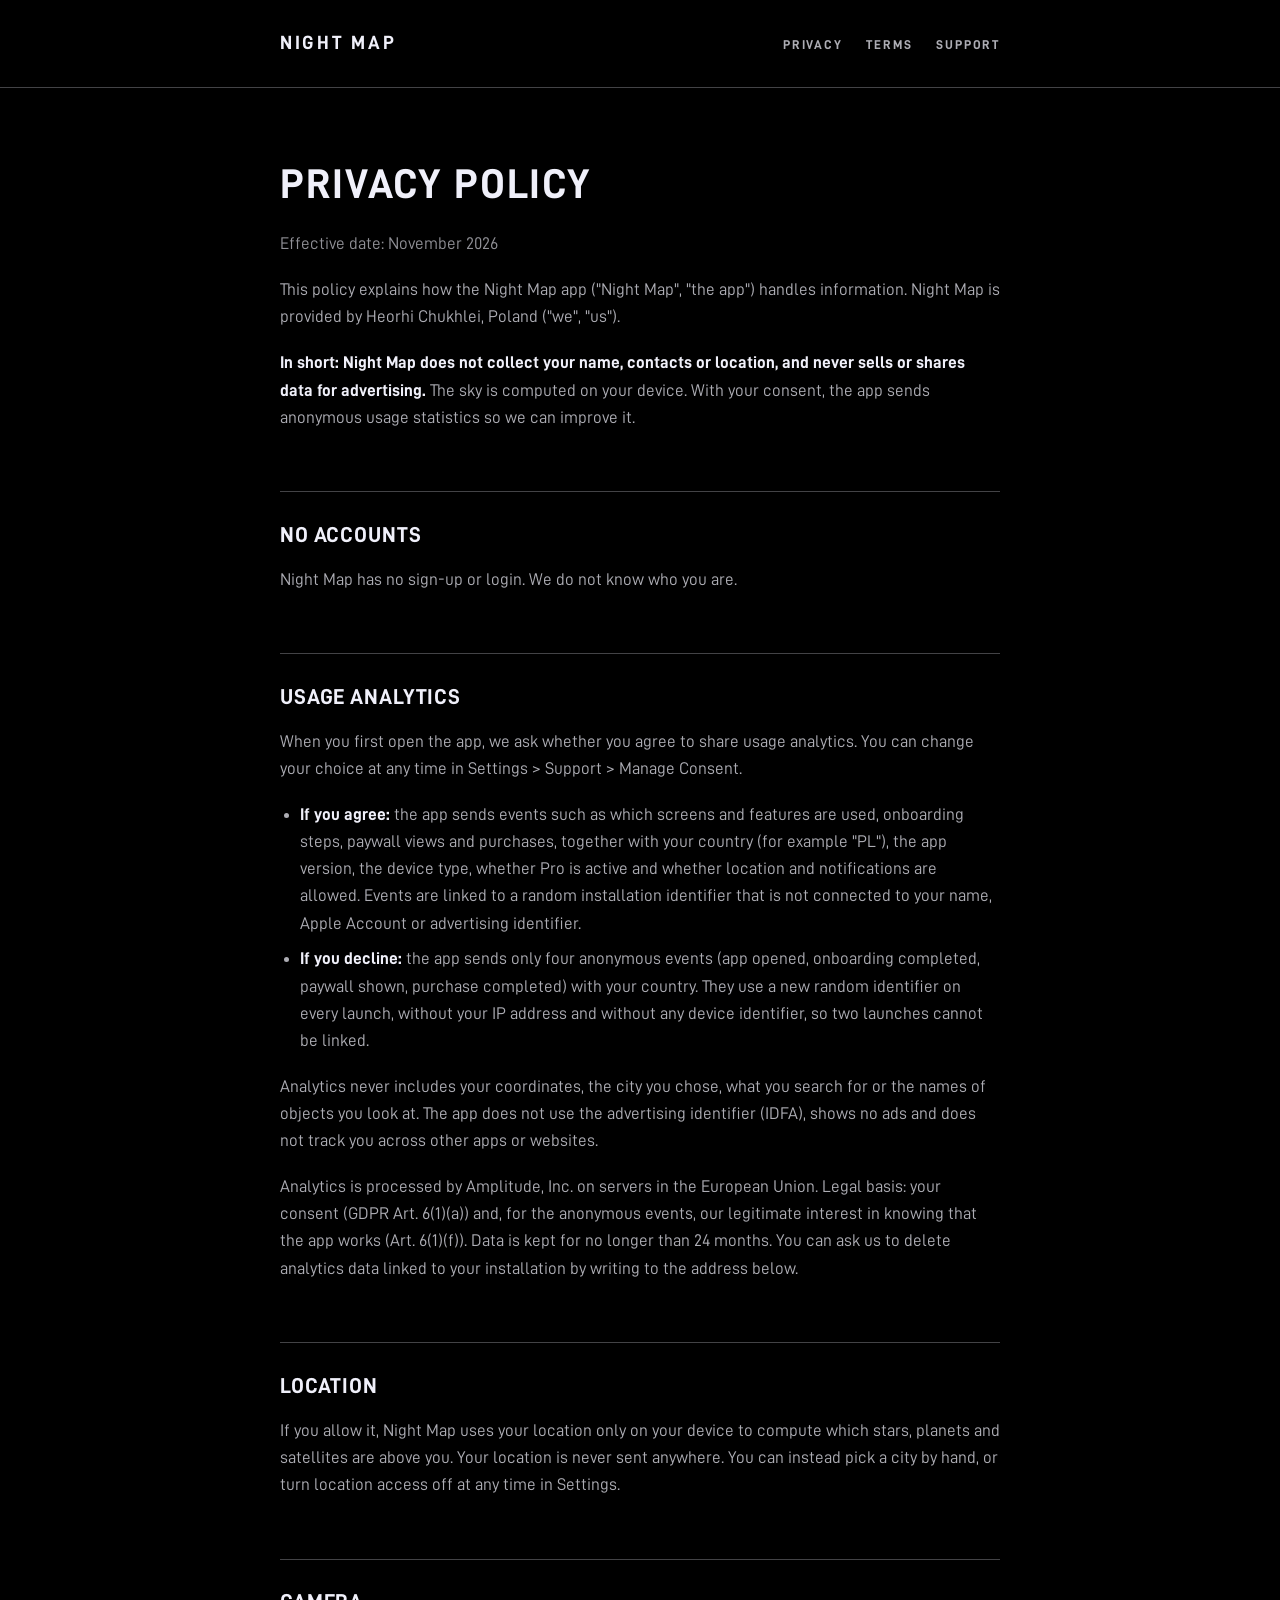
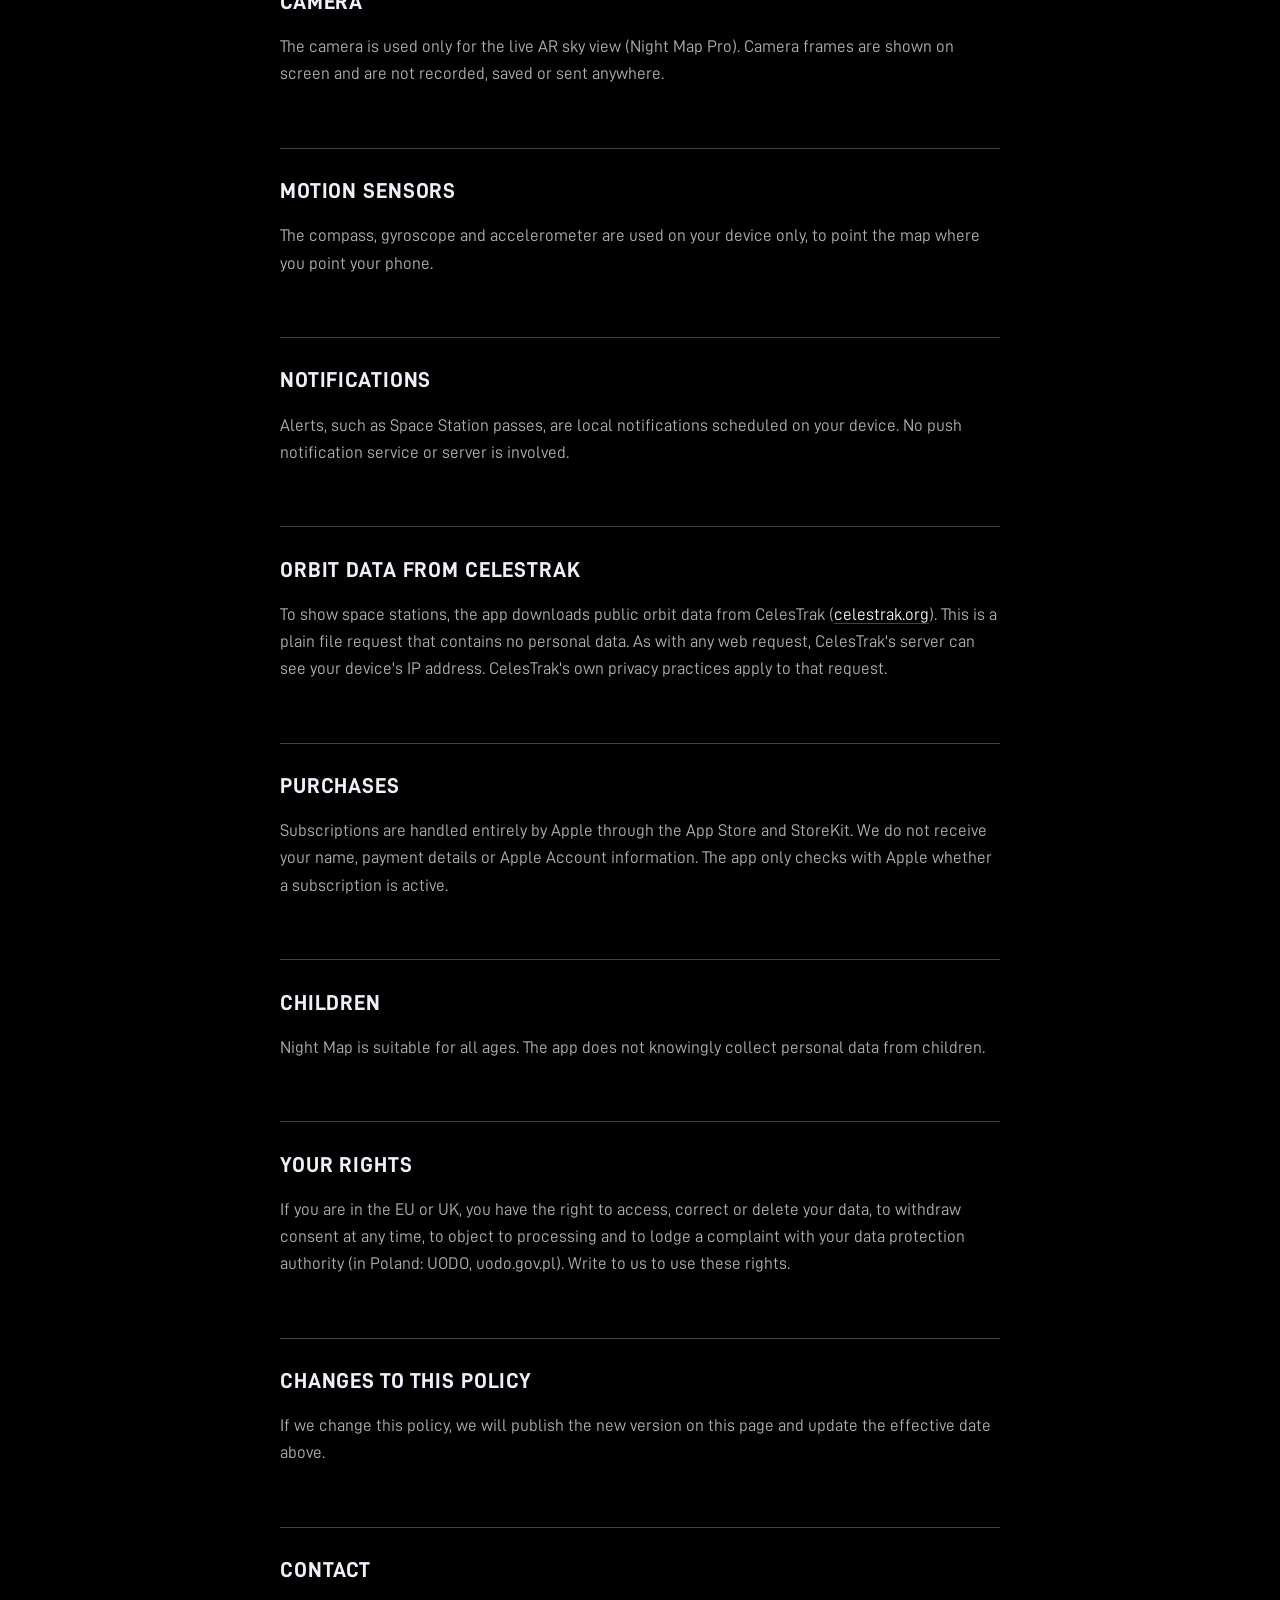
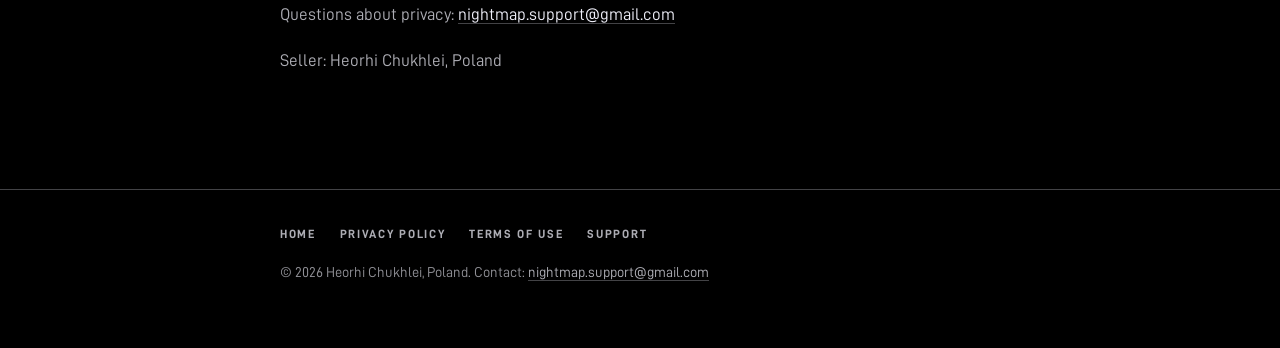
==== privacy.html @ 4e604490 "Add files via upload" ====
<!doctype html>
<html lang="en">
<head>
<meta charset="utf-8">
<meta name="viewport" content="width=device-width, initial-scale=1">
<title>Night Map — Privacy Policy</title>
<meta name="description" content="How Night Map handles your data: it does not collect any.">
<link rel="stylesheet" href="style.css">
</head>
<body>
<header class="site">
  <div class="wrap">
    <a class="brand" href="index.html">Night Map</a>
    <nav><a href="privacy.html">Privacy</a><a href="terms.html">Terms</a><a href="support.html">Support</a></nav>
  </div>
</header>
<main>
<div class="wrap">
<h1>Privacy Policy</h1>
<p class="muted">Effective date: November 2026</p>

<p>This policy explains how the Night Map app ("Night Map", "the app") handles information. Night Map is provided by Heorhi Chukhlei, Poland ("we", "us").</p>

<p><strong>In short: Night Map does not collect your name, contacts or location, and never sells or shares data for advertising.</strong> The sky is computed on your device. With your consent, the app sends anonymous usage statistics so we can improve it.</p>

<h2>No accounts</h2>
<p>Night Map has no sign-up or login. We do not know who you are.</p>

<h2>Usage analytics</h2>
<p>When you first open the app, we ask whether you agree to share usage analytics. You can change your choice at any time in Settings &gt; Support &gt; Manage Consent.</p>
<ul>
  <li><strong>If you agree:</strong> the app sends events such as which screens and features are used, onboarding steps, paywall views and purchases, together with your country (for example "PL"), the app version, the device type, whether Pro is active and whether location and notifications are allowed. Events are linked to a random installation identifier that is not connected to your name, Apple Account or advertising identifier.</li>
  <li><strong>If you decline:</strong> the app sends only four anonymous events (app opened, onboarding completed, paywall shown, purchase completed) with your country. They use a new random identifier on every launch, without your IP address and without any device identifier, so two launches cannot be linked.</li>
</ul>
<p>Analytics never includes your coordinates, the city you chose, what you search for or the names of objects you look at. The app does not use the advertising identifier (IDFA), shows no ads and does not track you across other apps or websites.</p>
<p>Analytics is processed by Amplitude, Inc. on servers in the European Union. Legal basis: your consent (GDPR Art. 6(1)(a)) and, for the anonymous events, our legitimate interest in knowing that the app works (Art. 6(1)(f)). Data is kept for no longer than 24 months. You can ask us to delete analytics data linked to your installation by writing to the address below.</p>

<h2>Location</h2>
<p>If you allow it, Night Map uses your location only on your device to compute which stars, planets and satellites are above you. Your location is never sent anywhere. You can instead pick a city by hand, or turn location access off at any time in Settings.</p>

<h2>Camera</h2>
<p>The camera is used only for the live AR sky view (Night Map Pro). Camera frames are shown on screen and are not recorded, saved or sent anywhere.</p>

<h2>Motion sensors</h2>
<p>The compass, gyroscope and accelerometer are used on your device only, to point the map where you point your phone.</p>

<h2>Notifications</h2>
<p>Alerts, such as Space Station passes, are local notifications scheduled on your device. No push notification service or server is involved.</p>

<h2>Orbit data from CelesTrak</h2>
<p>To show space stations, the app downloads public orbit data from CelesTrak (<a href="https://celestrak.org">celestrak.org</a>). This is a plain file request that contains no personal data. As with any web request, CelesTrak's server can see your device's IP address. CelesTrak's own privacy practices apply to that request.</p>

<h2>Purchases</h2>
<p>Subscriptions are handled entirely by Apple through the App Store and StoreKit. We do not receive your name, payment details or Apple Account information. The app only checks with Apple whether a subscription is active.</p>

<h2>Children</h2>
<p>Night Map is suitable for all ages. The app does not knowingly collect personal data from children.</p>

<h2>Your rights</h2>
<p>If you are in the EU or UK, you have the right to access, correct or delete your data, to withdraw consent at any time, to object to processing and to lodge a complaint with your data protection authority (in Poland: UODO, uodo.gov.pl). Write to us to use these rights.</p>

<h2>Changes to this policy</h2>
<p>If we change this policy, we will publish the new version on this page and update the effective date above.</p>

<h2>Contact</h2>
<p>Questions about privacy: <a href="mailto:nightmap.support@gmail.com">nightmap.support@gmail.com</a></p>
<p>Seller: Heorhi Chukhlei, Poland</p>
</div>
</main>
<footer class="site">
  <div class="wrap">
    <p><a href="index.html">Home</a><a href="privacy.html">Privacy Policy</a><a href="terms.html">Terms of Use</a><a href="support.html">Support</a></p>
    <p>&copy; 2026 Heorhi Chukhlei, Poland. Contact: <a href="mailto:nightmap.support@gmail.com">nightmap.support@gmail.com</a></p>
  </div>
</footer>
</body>
</html>
---- style.css ----
@font-face {
  font-family: "D-DIN";
  src: url("D-DIN.otf") format("opentype");
  font-weight: 400;
  font-style: normal;
  font-display: swap;
}
@font-face {
  font-family: "D-DIN";
  src: url("D-DIN-Bold.otf") format("opentype");
  font-weight: 700;
  font-style: normal;
  font-display: swap;
}

:root {
  --bg: #000000;
  --ink: #F0F0FA;
  --text-2: rgba(240, 240, 250, 0.72);
  --text-3: rgba(240, 240, 250, 0.6);
  --line: rgba(240, 240, 250, 0.28);
  --faint: rgba(240, 240, 250, 0.25);
  color-scheme: dark;
}

* { box-sizing: border-box; }

html { background: var(--bg); }

body {
  margin: 0;
  min-height: 100vh;
  background: var(--bg);
  color: var(--ink);
  font-family: "D-DIN", "Helvetica Neue", Arial, sans-serif;
  font-weight: 400;
  font-size: 17px;
  line-height: 1.6;
  -webkit-font-smoothing: antialiased;
  text-rendering: optimizeLegibility;
}

h1, h2, h3, .brand, nav a, .label, .button, .soon, footer.site a {
  font-weight: 700;
  text-transform: uppercase;
}

h1, h2, h3 { line-height: 1.2; letter-spacing: 0.04em; color: var(--ink); }

h1 { font-size: 2.6rem; margin: 0 0 0.5em; }
h2 { font-size: 1.35rem; margin: 2.8em 0 0.8em; padding-top: 1.4em; border-top: 1px solid var(--line); }
h3 { font-size: 1.05rem; margin: 1.8em 0 0.5em; }

p, ul { margin: 0 0 1.1em; color: var(--text-2); }
ul { padding-left: 1.2em; }
li { margin-bottom: 0.5em; }
strong { color: var(--ink); font-weight: 700; }

a { color: var(--ink); text-decoration: underline; text-decoration-color: var(--line); text-underline-offset: 3px; }
a:hover, a:focus { text-decoration-color: var(--ink); }
a:focus-visible { outline: 1px solid var(--ink); outline-offset: 3px; }

.wrap { max-width: 760px; margin: 0 auto; padding: 0 20px; }

header.site { padding: 28px 0; border-bottom: 1px solid var(--line); }
header.site .wrap { display: flex; align-items: center; justify-content: space-between; gap: 16px; flex-wrap: wrap; }
.brand { font-size: 1.2rem; letter-spacing: 0.14em; color: var(--ink); text-decoration: none; }
nav a {
  margin-left: 24px;
  font-size: 0.8rem;
  letter-spacing: 0.14em;
  color: var(--text-2);
  text-decoration: none;
}
nav a:hover, nav a:focus { color: var(--ink); }
nav a:first-child { margin-left: 0; }

main { padding: 72px 0 96px; }

.hero { padding: 48px 0 24px; }
.hero h1 { font-size: 4rem; letter-spacing: 0.04em; margin-bottom: 0.35em; }
.tagline { font-size: 1.25rem; color: var(--text-2); max-width: 32em; margin: 0 0 2em; }

.button, .soon {
  display: inline-block;
  padding: 14px 28px;
  border: 1px solid var(--ink);
  border-radius: 5px;
  font-size: 0.8rem;
  letter-spacing: 0.14em;
  line-height: 1.4;
  text-decoration: none;
}
/* The one filled button of a page. */
.button { background: var(--ink); color: #000000; }
.button:hover, .button:focus { opacity: 0.85; }
.soon { background: transparent; color: var(--ink); border-color: rgba(240, 240, 250, 0.5); }

.cards { display: grid; grid-template-columns: 1fr 1fr; gap: 0; margin-top: 72px; border-top: 1px solid var(--line); border-bottom: 1px solid var(--line); }
.card { padding: 32px 28px 24px 0; }
.card + .card { padding: 32px 0 24px 28px; border-left: 1px solid var(--line); }
.card h2 { margin-top: 0; padding-top: 0; border-top: 0; font-size: 1.2rem; }
.label { color: var(--text-3); font-size: 0.75rem; letter-spacing: 0.14em; margin-bottom: 0.6em; }

.muted { color: var(--text-3); }
.small { font-size: 0.9rem; }

.faq h2 { font-size: 1.1rem; }

footer.site {
  border-top: 1px solid var(--line);
  padding: 32px 0 48px;
  font-size: 0.9rem;
}
footer.site p { color: var(--text-3); }
footer.site a { margin-right: 24px; font-size: 0.75rem; letter-spacing: 0.14em; text-decoration: none; color: var(--text-2); }
footer.site a:hover, footer.site a:focus { color: var(--ink); }
footer.site p + p a { text-transform: none; letter-spacing: 0; font-size: inherit; font-weight: 400; margin-right: 0; text-decoration: underline; text-decoration-color: var(--line); }

@media (max-width: 640px) {
  body { font-size: 16px; }
  h1 { font-size: 2rem; }
  .hero h1 { font-size: 2.8rem; }
  .cards { grid-template-columns: 1fr; }
  .card, .card + .card { padding: 28px 0 20px; border-left: 0; }
  .card + .card { border-top: 1px solid var(--line); }
  main { padding: 40px 0 64px; }
  nav a { margin-left: 16px; }
  footer.site a { display: inline-block; margin: 0 16px 8px 0; }
}
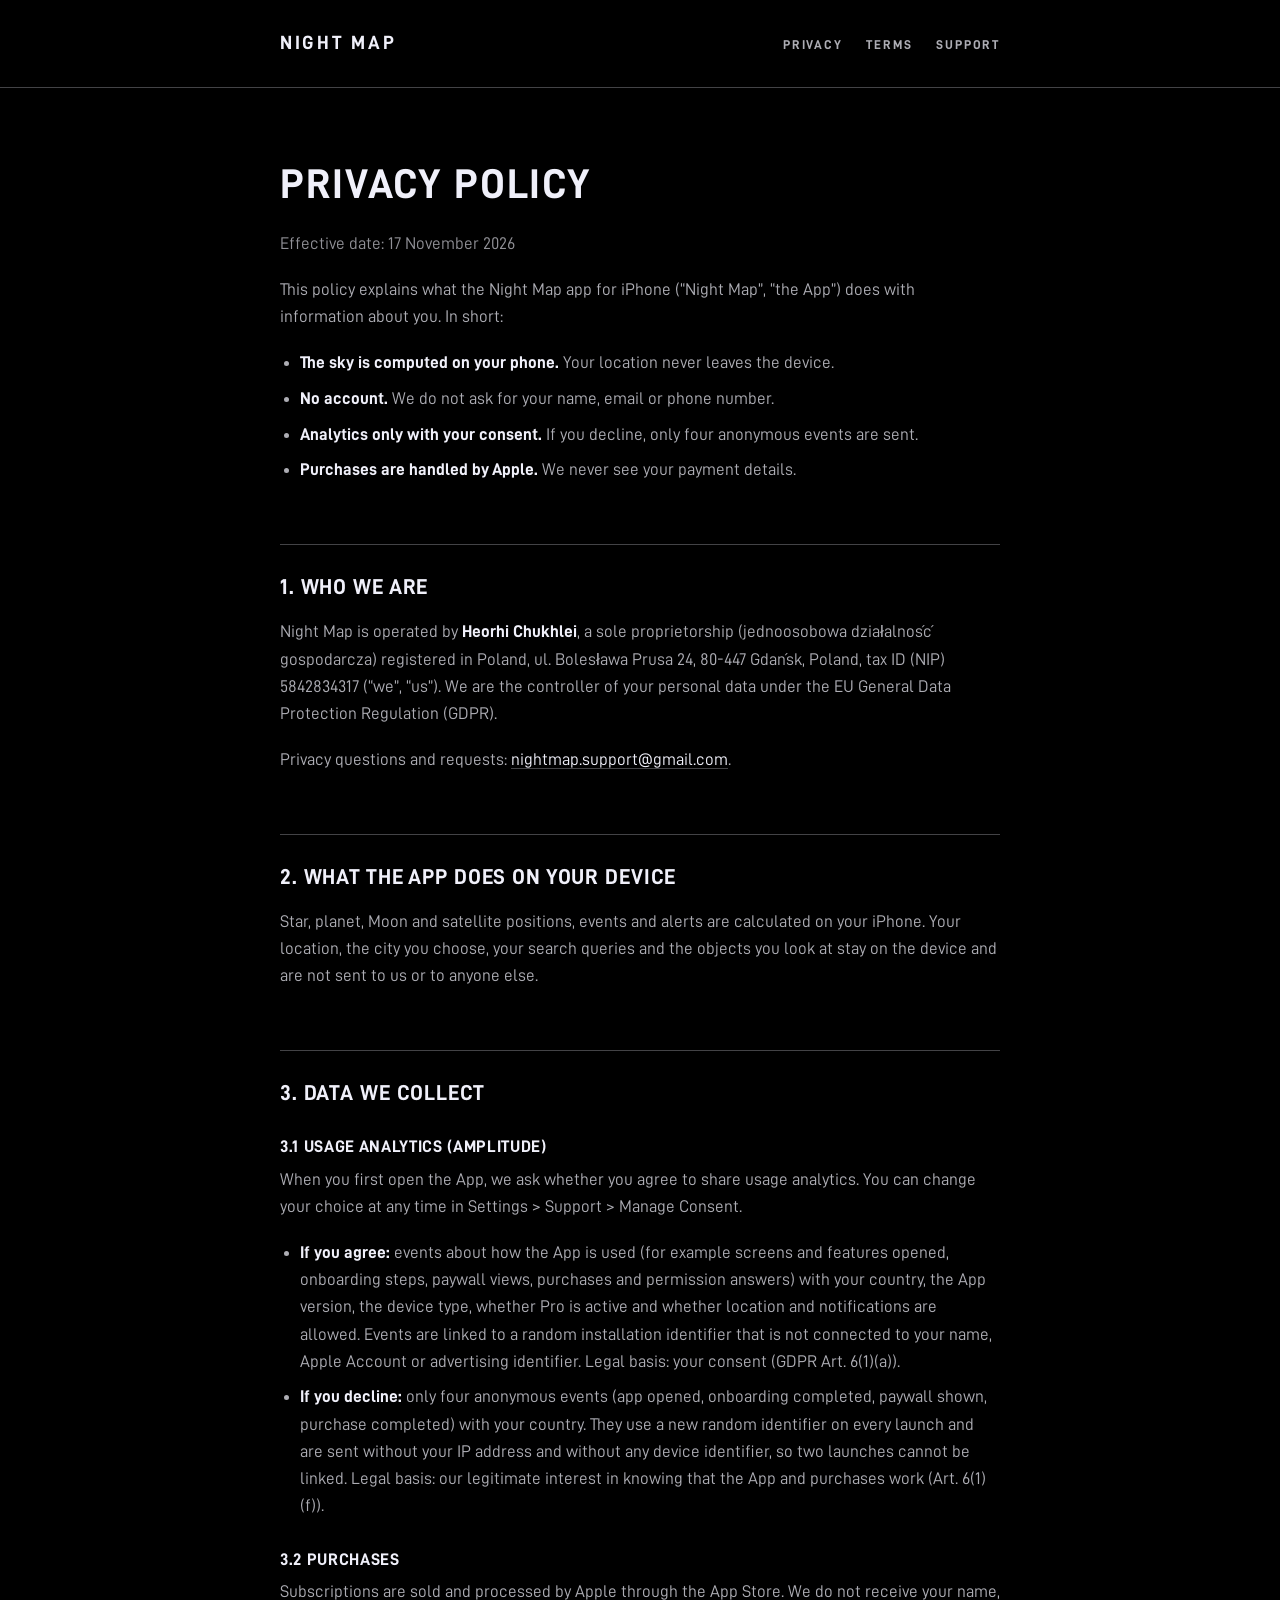
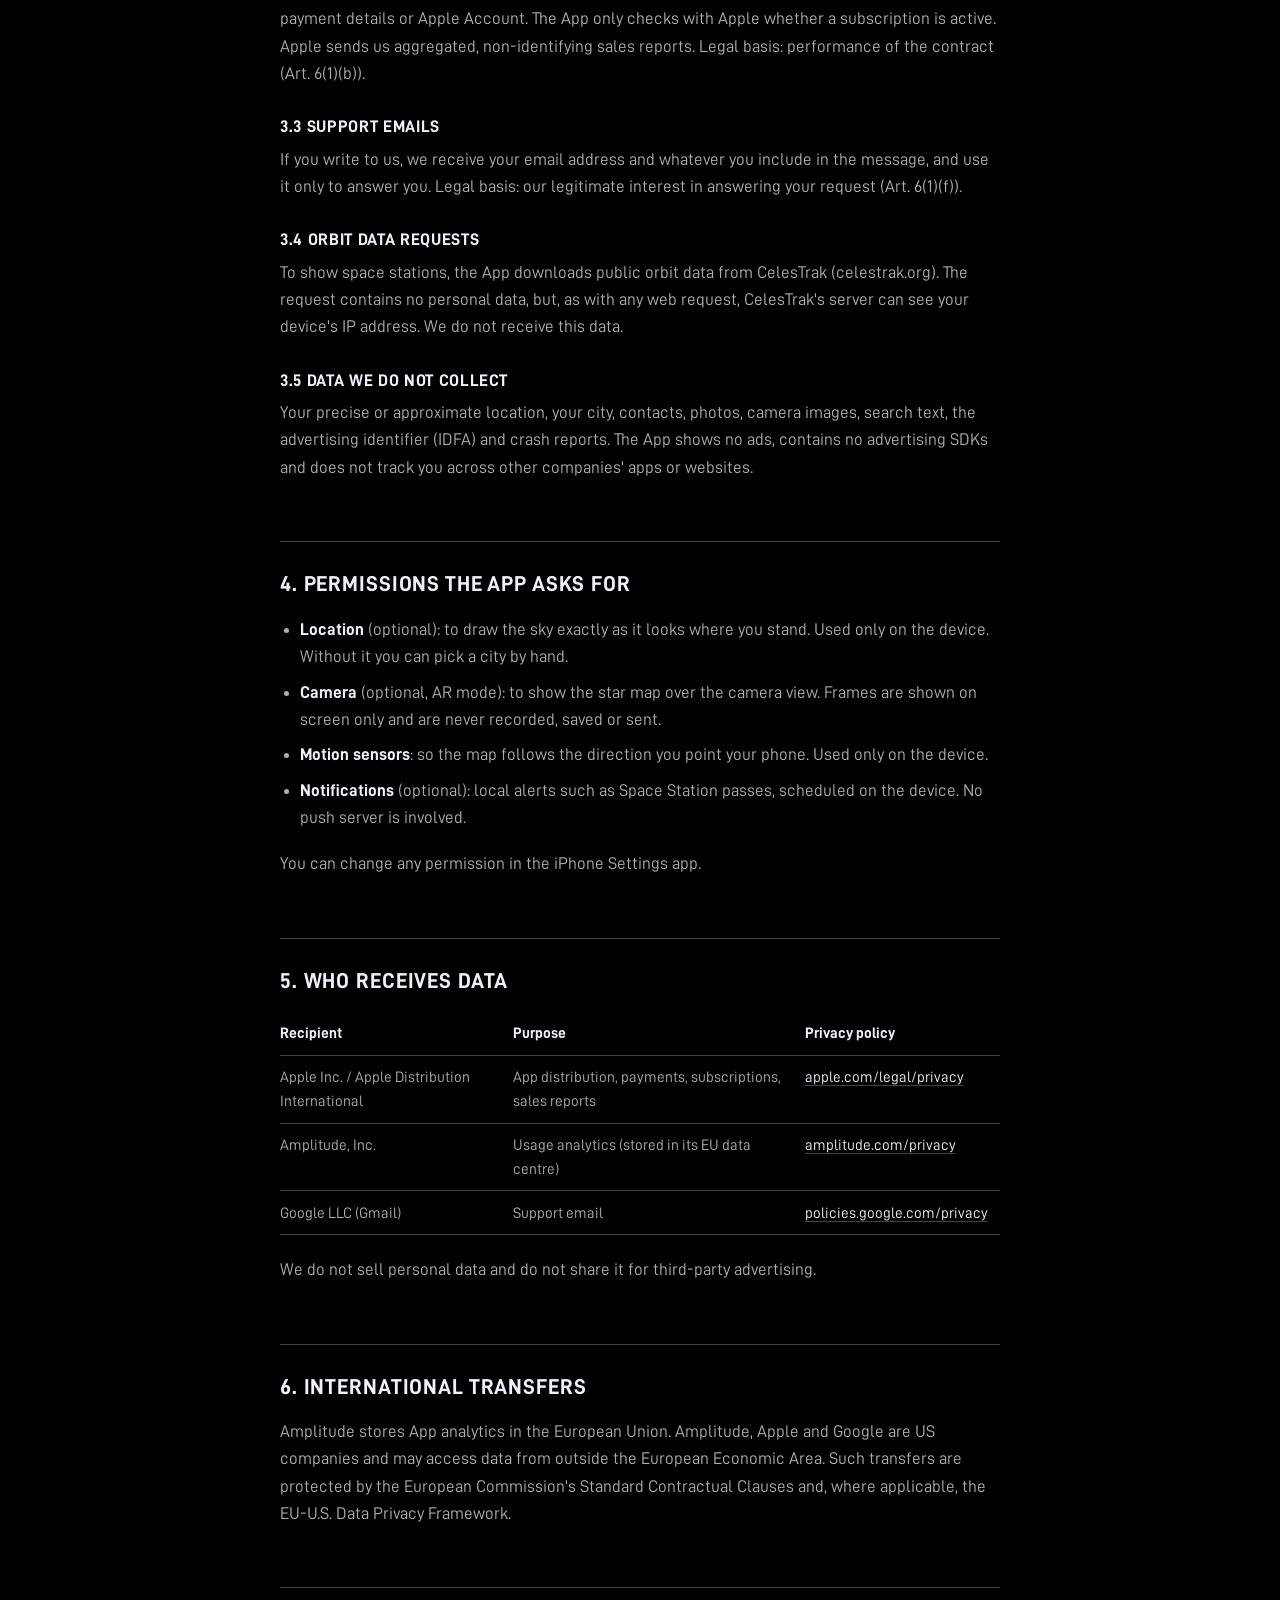
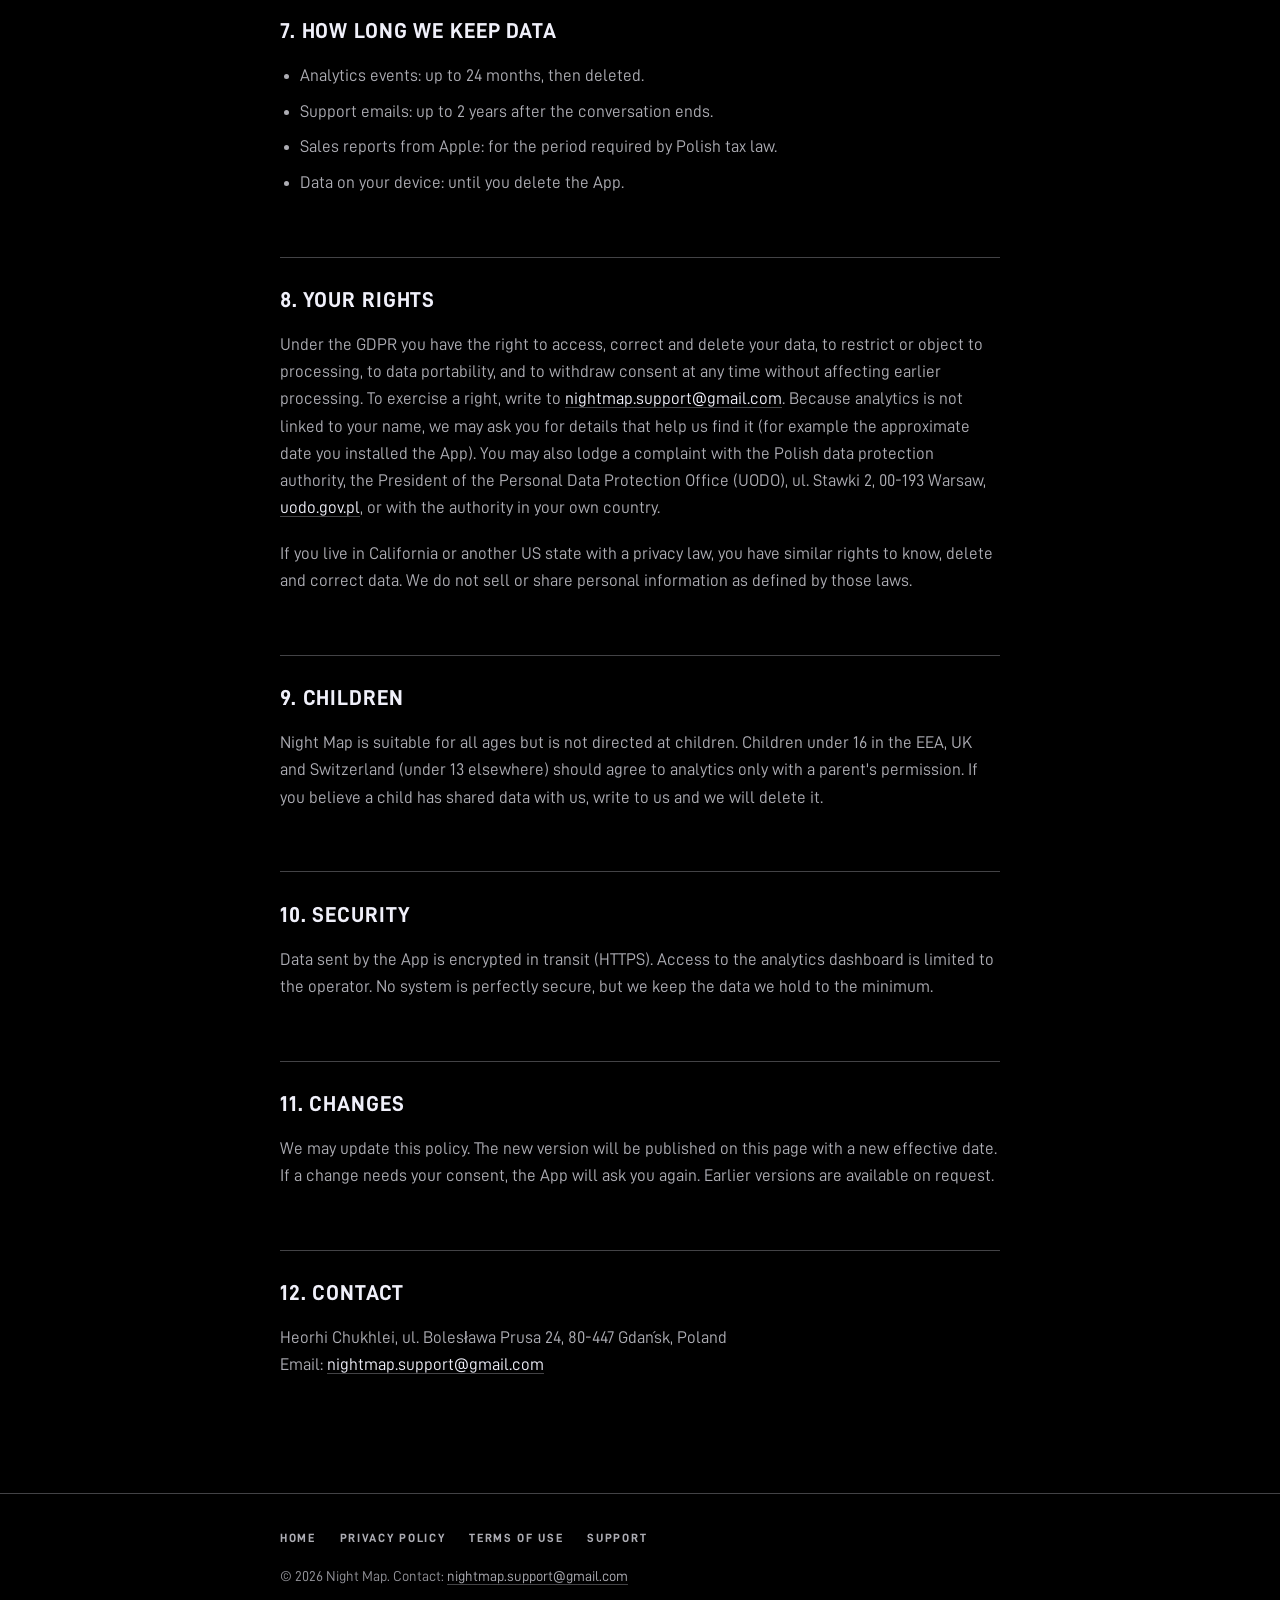
==== commit 7d82179e: "Full legal texts, favicon" ====
--- a/privacy.html
+++ b/privacy.html
@@ -4,7 +4,10 @@
 <meta charset="utf-8">
 <meta name="viewport" content="width=device-width, initial-scale=1">
 <title>Night Map — Privacy Policy</title>
-<meta name="description" content="How Night Map handles your data: it does not collect any.">
+<meta name="description" content="How Night Map handles your data: the sky is computed on your phone, analytics only with consent.">
+<link rel="icon" href="favicon.ico" sizes="any">
+<link rel="icon" type="image/png" sizes="32x32" href="favicon-32.png">
+<link rel="apple-touch-icon" href="apple-touch-icon.png">
 <link rel="stylesheet" href="style.css">
 </head>
 <body>
@@ -17,60 +20,90 @@
 <main>
 <div class="wrap">
 <h1>Privacy Policy</h1>
-<p class="muted">Effective date: November 2026</p>
+<p class="muted">Effective date: 17 November 2026</p>
 
-<p>This policy explains how the Night Map app ("Night Map", "the app") handles information. Night Map is provided by Heorhi Chukhlei, Poland ("we", "us").</p>
+<p>This policy explains what the Night Map app for iPhone (&ldquo;Night Map&rdquo;, &ldquo;the App&rdquo;) does with information about you. In short:</p>
+<ul>
+  <li><strong>The sky is computed on your phone.</strong> Your location never leaves the device.</li>
+  <li><strong>No account.</strong> We do not ask for your name, email or phone number.</li>
+  <li><strong>Analytics only with your consent.</strong> If you decline, only four anonymous events are sent.</li>
+  <li><strong>Purchases are handled by Apple.</strong> We never see your payment details.</li>
+</ul>
 
-<p><strong>In short: Night Map does not collect your name, contacts or location, and never sells or shares data for advertising.</strong> The sky is computed on your device. With your consent, the app sends anonymous usage statistics so we can improve it.</p>
+<h2>1. Who we are</h2>
+<p>Night Map is operated by <strong>Heorhi Chukhlei</strong>, a sole proprietorship (jednoosobowa działalność gospodarcza) registered in Poland, ul. Bolesława Prusa 24, 80-447 Gdańsk, Poland, tax ID (NIP) 5842834317 (&ldquo;we&rdquo;, &ldquo;us&rdquo;). We are the controller of your personal data under the EU General Data Protection Regulation (GDPR).</p>
+<p>Privacy questions and requests: <a href="mailto:nightmap.support@gmail.com">nightmap.support@gmail.com</a>.</p>
 
-<h2>No accounts</h2>
-<p>Night Map has no sign-up or login. We do not know who you are.</p>
+<h2>2. What the App does on your device</h2>
+<p>Star, planet, Moon and satellite positions, events and alerts are calculated on your iPhone. Your location, the city you choose, your search queries and the objects you look at stay on the device and are not sent to us or to anyone else.</p>
 
-<h2>Usage analytics</h2>
-<p>When you first open the app, we ask whether you agree to share usage analytics. You can change your choice at any time in Settings &gt; Support &gt; Manage Consent.</p>
+<h2>3. Data we collect</h2>
+<h3>3.1 Usage analytics (Amplitude)</h3>
+<p>When you first open the App, we ask whether you agree to share usage analytics. You can change your choice at any time in Settings &gt; Support &gt; Manage Consent.</p>
 <ul>
-  <li><strong>If you agree:</strong> the app sends events such as which screens and features are used, onboarding steps, paywall views and purchases, together with your country (for example "PL"), the app version, the device type, whether Pro is active and whether location and notifications are allowed. Events are linked to a random installation identifier that is not connected to your name, Apple Account or advertising identifier.</li>
-  <li><strong>If you decline:</strong> the app sends only four anonymous events (app opened, onboarding completed, paywall shown, purchase completed) with your country. They use a new random identifier on every launch, without your IP address and without any device identifier, so two launches cannot be linked.</li>
+  <li><strong>If you agree:</strong> events about how the App is used (for example screens and features opened, onboarding steps, paywall views, purchases and permission answers) with your country, the App version, the device type, whether Pro is active and whether location and notifications are allowed. Events are linked to a random installation identifier that is not connected to your name, Apple Account or advertising identifier. Legal basis: your consent (GDPR Art. 6(1)(a)).</li>
+  <li><strong>If you decline:</strong> only four anonymous events (app opened, onboarding completed, paywall shown, purchase completed) with your country. They use a new random identifier on every launch and are sent without your IP address and without any device identifier, so two launches cannot be linked. Legal basis: our legitimate interest in knowing that the App and purchases work (Art. 6(1)(f)).</li>
 </ul>
-<p>Analytics never includes your coordinates, the city you chose, what you search for or the names of objects you look at. The app does not use the advertising identifier (IDFA), shows no ads and does not track you across other apps or websites.</p>
-<p>Analytics is processed by Amplitude, Inc. on servers in the European Union. Legal basis: your consent (GDPR Art. 6(1)(a)) and, for the anonymous events, our legitimate interest in knowing that the app works (Art. 6(1)(f)). Data is kept for no longer than 24 months. You can ask us to delete analytics data linked to your installation by writing to the address below.</p>
+<h3>3.2 Purchases</h3>
+<p>Subscriptions are sold and processed by Apple through the App Store. We do not receive your name, payment details or Apple Account. The App only checks with Apple whether a subscription is active. Apple sends us aggregated, non-identifying sales reports. Legal basis: performance of the contract (Art. 6(1)(b)).</p>
+<h3>3.3 Support emails</h3>
+<p>If you write to us, we receive your email address and whatever you include in the message, and use it only to answer you. Legal basis: our legitimate interest in answering your request (Art. 6(1)(f)).</p>
+<h3>3.4 Orbit data requests</h3>
+<p>To show space stations, the App downloads public orbit data from CelesTrak (celestrak.org). The request contains no personal data, but, as with any web request, CelesTrak's server can see your device's IP address. We do not receive this data.</p>
+<h3>3.5 Data we do not collect</h3>
+<p>Your precise or approximate location, your city, contacts, photos, camera images, search text, the advertising identifier (IDFA) and crash reports. The App shows no ads, contains no advertising SDKs and does not track you across other companies' apps or websites.</p>
 
-<h2>Location</h2>
-<p>If you allow it, Night Map uses your location only on your device to compute which stars, planets and satellites are above you. Your location is never sent anywhere. You can instead pick a city by hand, or turn location access off at any time in Settings.</p>
+<h2>4. Permissions the App asks for</h2>
+<ul>
+  <li><strong>Location</strong> (optional): to draw the sky exactly as it looks where you stand. Used only on the device. Without it you can pick a city by hand.</li>
+  <li><strong>Camera</strong> (optional, AR mode): to show the star map over the camera view. Frames are shown on screen only and are never recorded, saved or sent.</li>
+  <li><strong>Motion sensors</strong>: so the map follows the direction you point your phone. Used only on the device.</li>
+  <li><strong>Notifications</strong> (optional): local alerts such as Space Station passes, scheduled on the device. No push server is involved.</li>
+</ul>
+<p>You can change any permission in the iPhone Settings app.</p>
 
-<h2>Camera</h2>
-<p>The camera is used only for the live AR sky view (Night Map Pro). Camera frames are shown on screen and are not recorded, saved or sent anywhere.</p>
+<h2>5. Who receives data</h2>
+<table>
+  <tr><th>Recipient</th><th>Purpose</th><th>Privacy policy</th></tr>
+  <tr><td>Apple Inc. / Apple Distribution International</td><td>App distribution, payments, subscriptions, sales reports</td><td><a href="https://www.apple.com/legal/privacy/">apple.com/legal/privacy</a></td></tr>
+  <tr><td>Amplitude, Inc.</td><td>Usage analytics (stored in its EU data centre)</td><td><a href="https://amplitude.com/privacy">amplitude.com/privacy</a></td></tr>
+  <tr><td>Google LLC (Gmail)</td><td>Support email</td><td><a href="https://policies.google.com/privacy">policies.google.com/privacy</a></td></tr>
+</table>
+<p>We do not sell personal data and do not share it for third-party advertising.</p>
 
-<h2>Motion sensors</h2>
-<p>The compass, gyroscope and accelerometer are used on your device only, to point the map where you point your phone.</p>
+<h2>6. International transfers</h2>
+<p>Amplitude stores App analytics in the European Union. Amplitude, Apple and Google are US companies and may access data from outside the European Economic Area. Such transfers are protected by the European Commission's Standard Contractual Clauses and, where applicable, the EU-U.S. Data Privacy Framework.</p>
 
-<h2>Notifications</h2>
-<p>Alerts, such as Space Station passes, are local notifications scheduled on your device. No push notification service or server is involved.</p>
+<h2>7. How long we keep data</h2>
+<ul>
+  <li>Analytics events: up to 24 months, then deleted.</li>
+  <li>Support emails: up to 2 years after the conversation ends.</li>
+  <li>Sales reports from Apple: for the period required by Polish tax law.</li>
+  <li>Data on your device: until you delete the App.</li>
+</ul>
 
-<h2>Orbit data from CelesTrak</h2>
-<p>To show space stations, the app downloads public orbit data from CelesTrak (<a href="https://celestrak.org">celestrak.org</a>). This is a plain file request that contains no personal data. As with any web request, CelesTrak's server can see your device's IP address. CelesTrak's own privacy practices apply to that request.</p>
+<h2>8. Your rights</h2>
+<p>Under the GDPR you have the right to access, correct and delete your data, to restrict or object to processing, to data portability, and to withdraw consent at any time without affecting earlier processing. To exercise a right, write to <a href="mailto:nightmap.support@gmail.com">nightmap.support@gmail.com</a>. Because analytics is not linked to your name, we may ask you for details that help us find it (for example the approximate date you installed the App). You may also lodge a complaint with the Polish data protection authority, the President of the Personal Data Protection Office (UODO), ul. Stawki 2, 00-193 Warsaw, <a href="https://uodo.gov.pl">uodo.gov.pl</a>, or with the authority in your own country.</p>
+<p>If you live in California or another US state with a privacy law, you have similar rights to know, delete and correct data. We do not sell or share personal information as defined by those laws.</p>
 
-<h2>Purchases</h2>
-<p>Subscriptions are handled entirely by Apple through the App Store and StoreKit. We do not receive your name, payment details or Apple Account information. The app only checks with Apple whether a subscription is active.</p>
+<h2>9. Children</h2>
+<p>Night Map is suitable for all ages but is not directed at children. Children under 16 in the EEA, UK and Switzerland (under 13 elsewhere) should agree to analytics only with a parent's permission. If you believe a child has shared data with us, write to us and we will delete it.</p>
 
-<h2>Children</h2>
-<p>Night Map is suitable for all ages. The app does not knowingly collect personal data from children.</p>
+<h2>10. Security</h2>
+<p>Data sent by the App is encrypted in transit (HTTPS). Access to the analytics dashboard is limited to the operator. No system is perfectly secure, but we keep the data we hold to the minimum.</p>
 
-<h2>Your rights</h2>
-<p>If you are in the EU or UK, you have the right to access, correct or delete your data, to withdraw consent at any time, to object to processing and to lodge a complaint with your data protection authority (in Poland: UODO, uodo.gov.pl). Write to us to use these rights.</p>
+<h2>11. Changes</h2>
+<p>We may update this policy. The new version will be published on this page with a new effective date. If a change needs your consent, the App will ask you again. Earlier versions are available on request.</p>
 
-<h2>Changes to this policy</h2>
-<p>If we change this policy, we will publish the new version on this page and update the effective date above.</p>
-
-<h2>Contact</h2>
-<p>Questions about privacy: <a href="mailto:nightmap.support@gmail.com">nightmap.support@gmail.com</a></p>
-<p>Seller: Heorhi Chukhlei, Poland</p>
+<h2>12. Contact</h2>
+<p>Heorhi Chukhlei, ul. Bolesława Prusa 24, 80-447 Gdańsk, Poland<br>
+Email: <a href="mailto:nightmap.support@gmail.com">nightmap.support@gmail.com</a></p>
 </div>
 </main>
 <footer class="site">
   <div class="wrap">
     <p><a href="index.html">Home</a><a href="privacy.html">Privacy Policy</a><a href="terms.html">Terms of Use</a><a href="support.html">Support</a></p>
-    <p>&copy; 2026 Heorhi Chukhlei, Poland. Contact: <a href="mailto:nightmap.support@gmail.com">nightmap.support@gmail.com</a></p>
+    <p>&copy; 2026 Night Map. Contact: <a href="mailto:nightmap.support@gmail.com">nightmap.support@gmail.com</a></p>
   </div>
 </footer>
 </body>
--- a/style.css
+++ b/style.css
@@ -128,3 +128,7 @@
   nav a { margin-left: 16px; }
   footer.site a { display: inline-block; margin: 0 16px 8px 0; }
 }
+
+table { width: 100%; border-collapse: collapse; margin: 0 0 1.4em; font-size: 0.95rem; }
+th, td { text-align: left; vertical-align: top; padding: 0.6em 0.8em 0.6em 0; border-bottom: 1px solid var(--line); color: var(--text-2); }
+th { color: var(--ink); font-weight: 700; }
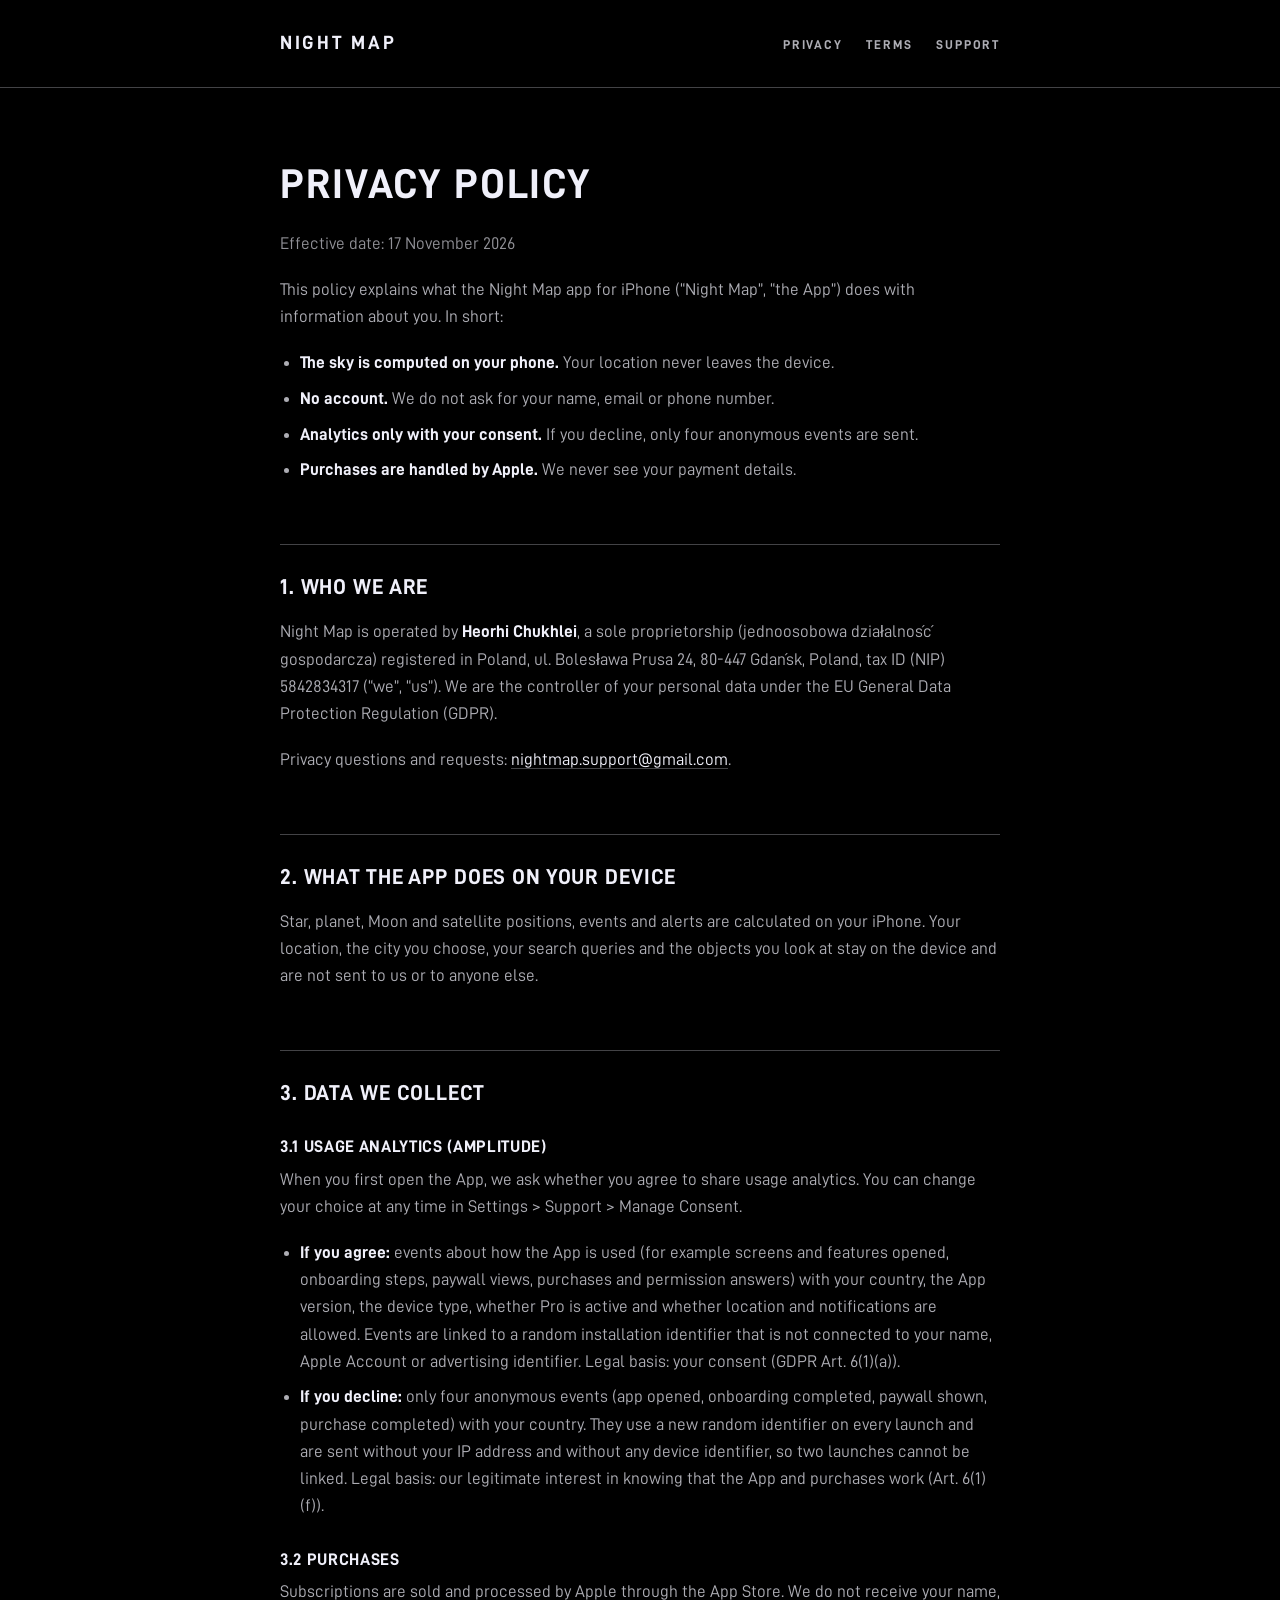
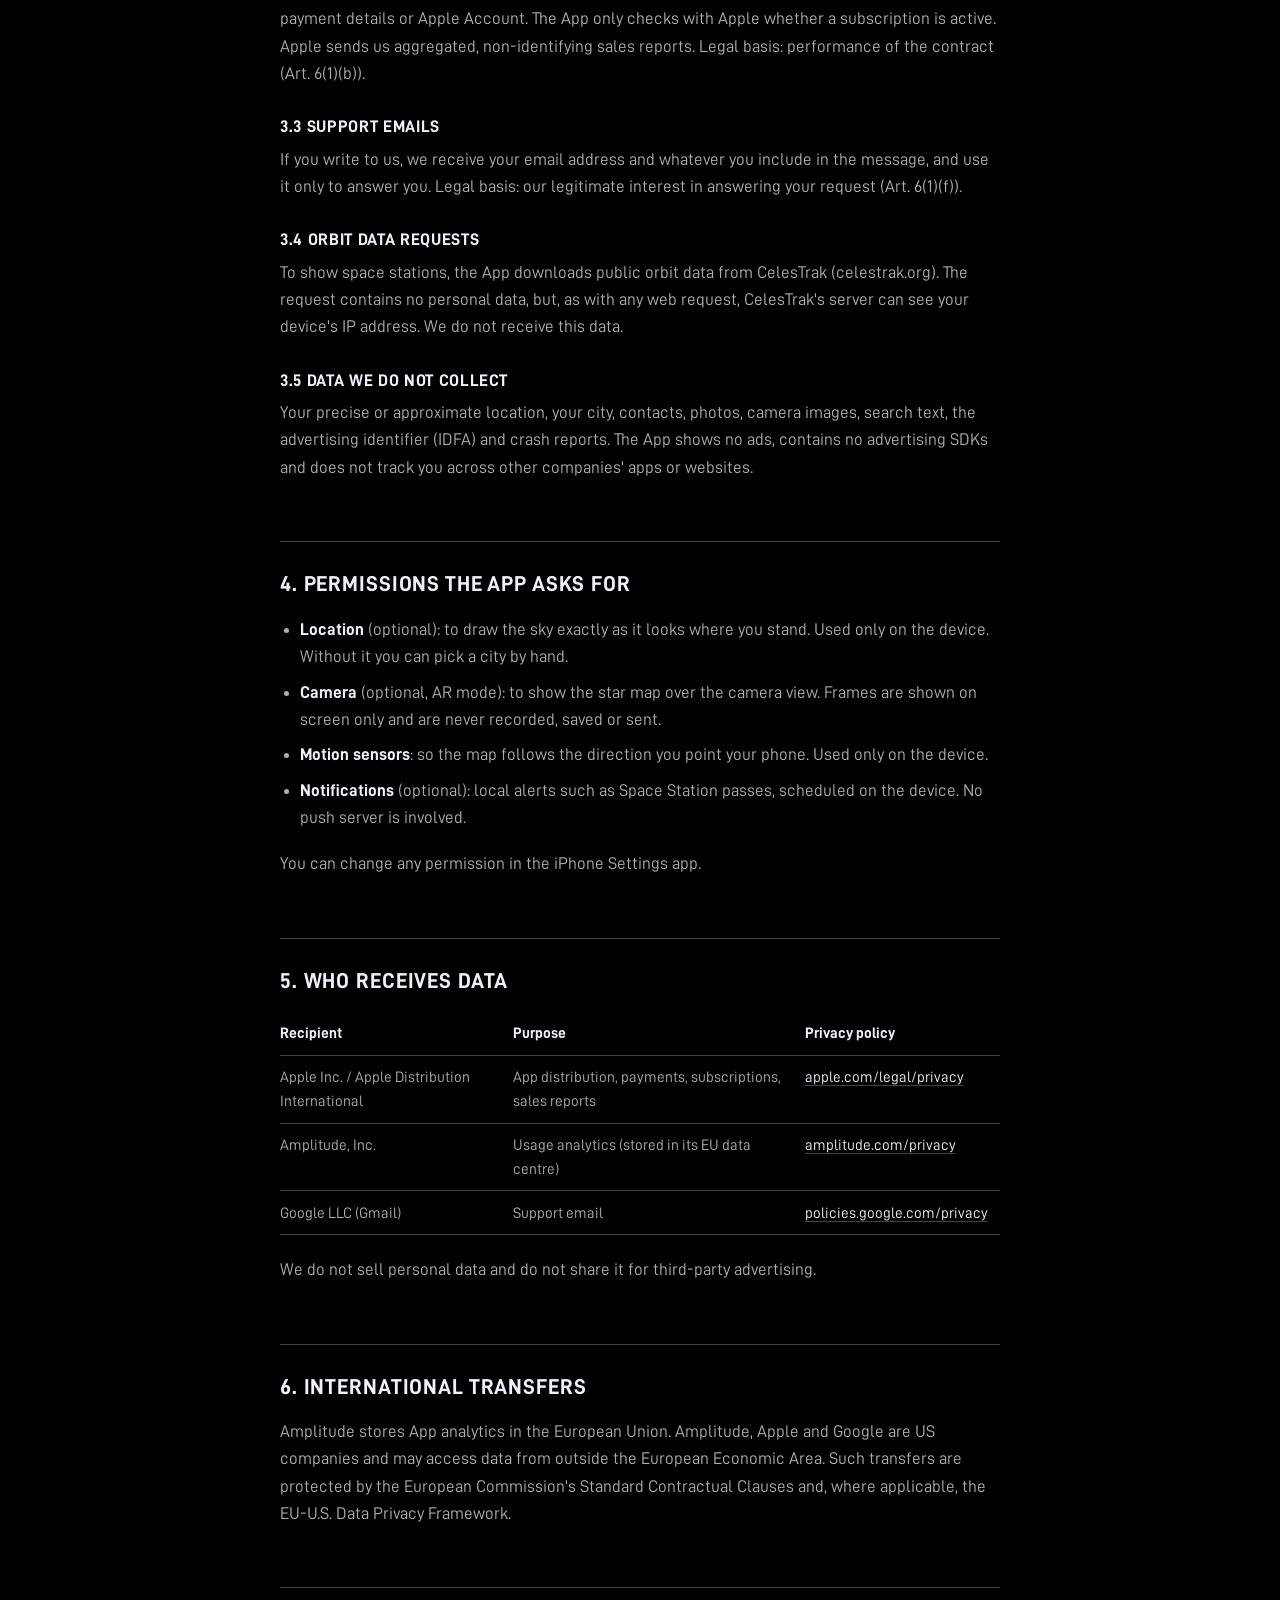
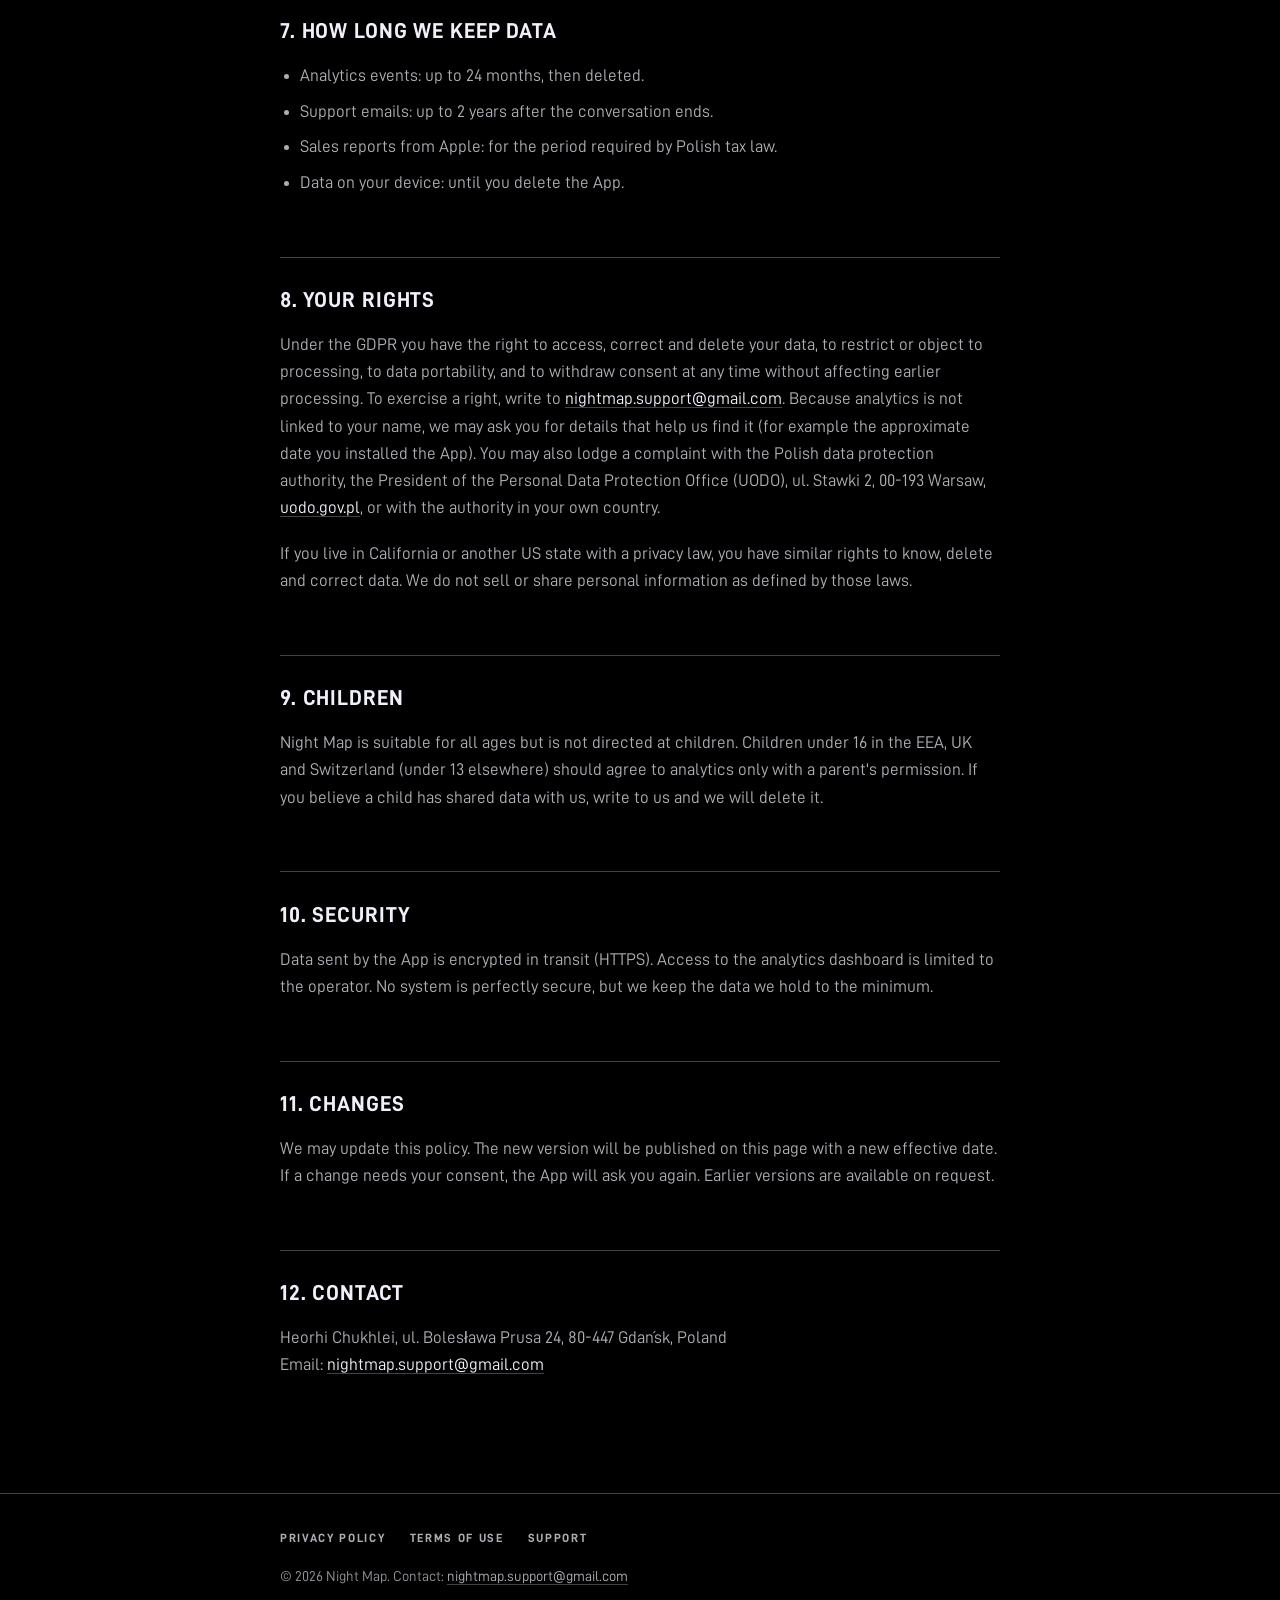
==== commit 5c3e8a18: "Add files via upload" ====
--- a/privacy.html
+++ b/privacy.html
@@ -13,7 +13,7 @@
 <body>
 <header class="site">
   <div class="wrap">
-    <a class="brand" href="index.html">Night Map</a>
+    <a class="brand" href="support.html">Night Map</a>
     <nav><a href="privacy.html">Privacy</a><a href="terms.html">Terms</a><a href="support.html">Support</a></nav>
   </div>
 </header>
@@ -102,7 +102,7 @@
 </main>
 <footer class="site">
   <div class="wrap">
-    <p><a href="index.html">Home</a><a href="privacy.html">Privacy Policy</a><a href="terms.html">Terms of Use</a><a href="support.html">Support</a></p>
+    <p><a href="privacy.html">Privacy Policy</a><a href="terms.html">Terms of Use</a><a href="support.html">Support</a></p>
     <p>&copy; 2026 Night Map. Contact: <a href="mailto:nightmap.support@gmail.com">nightmap.support@gmail.com</a></p>
   </div>
 </footer>
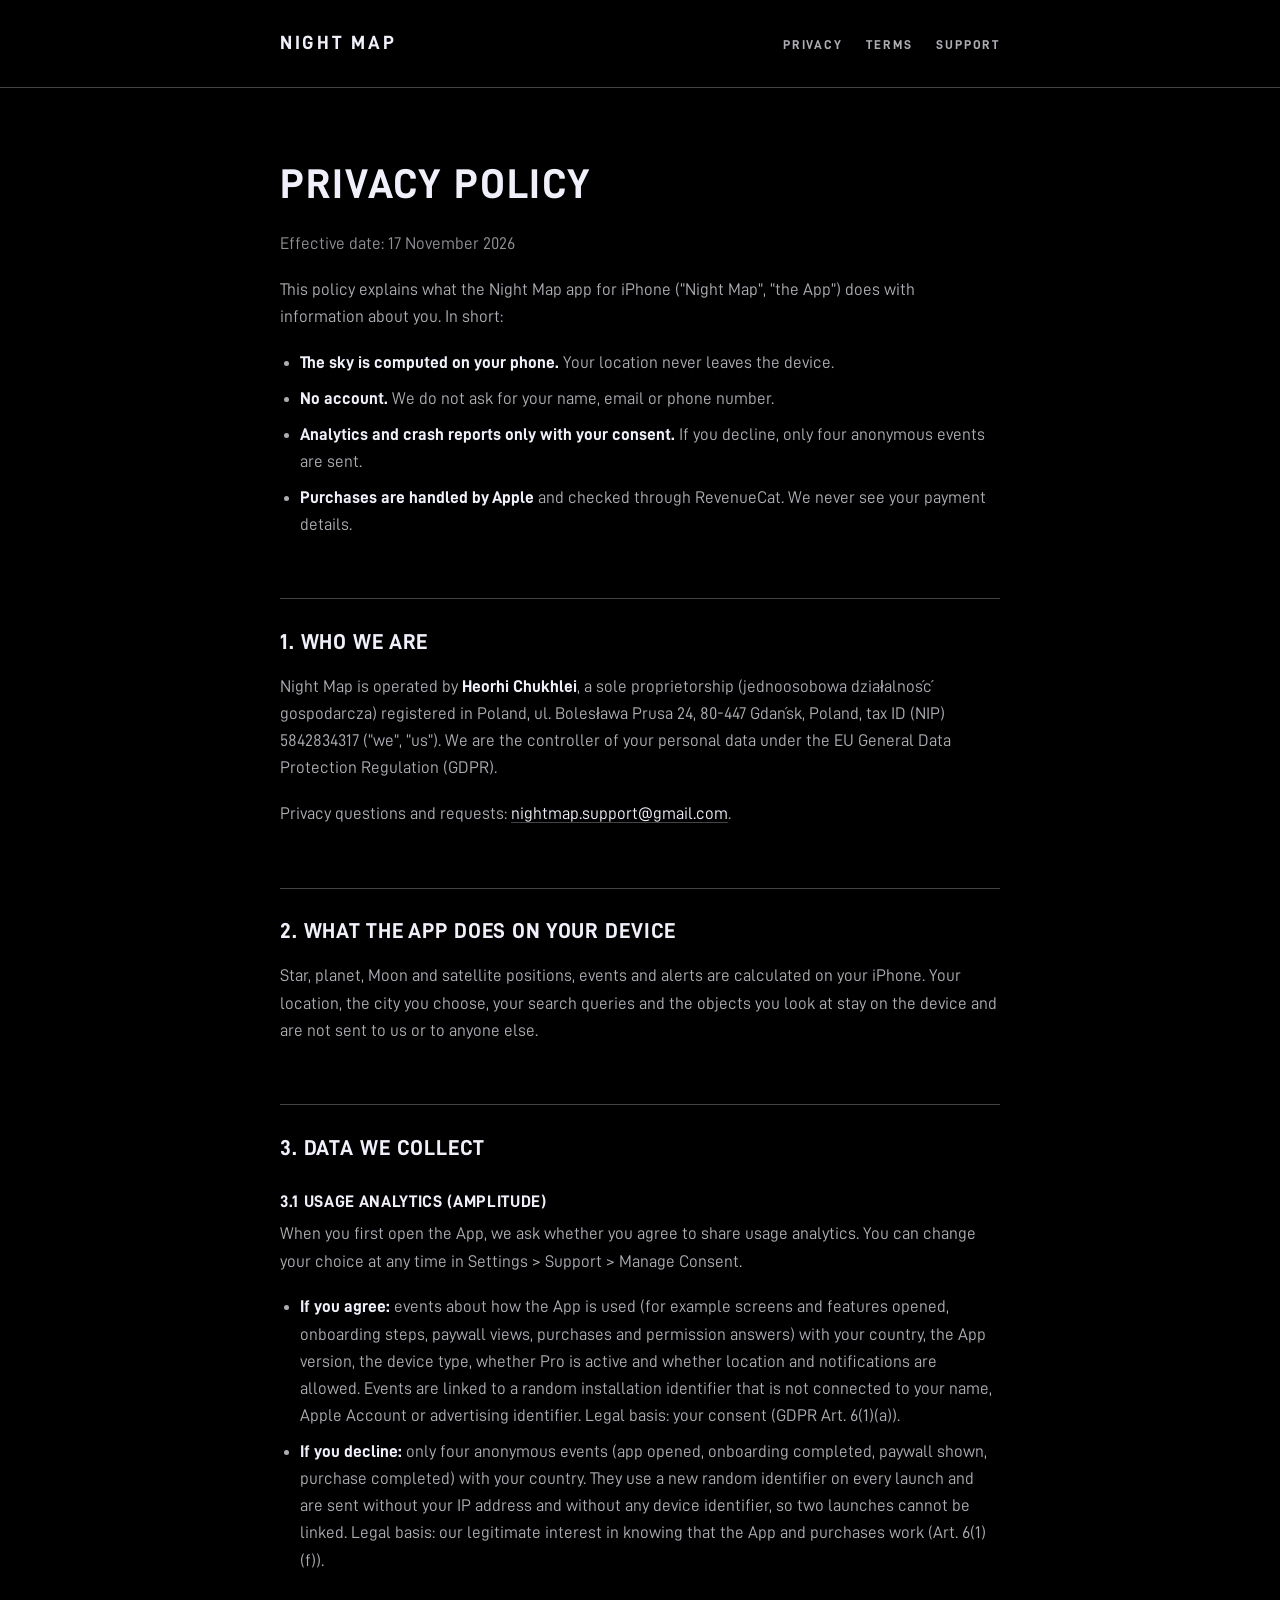
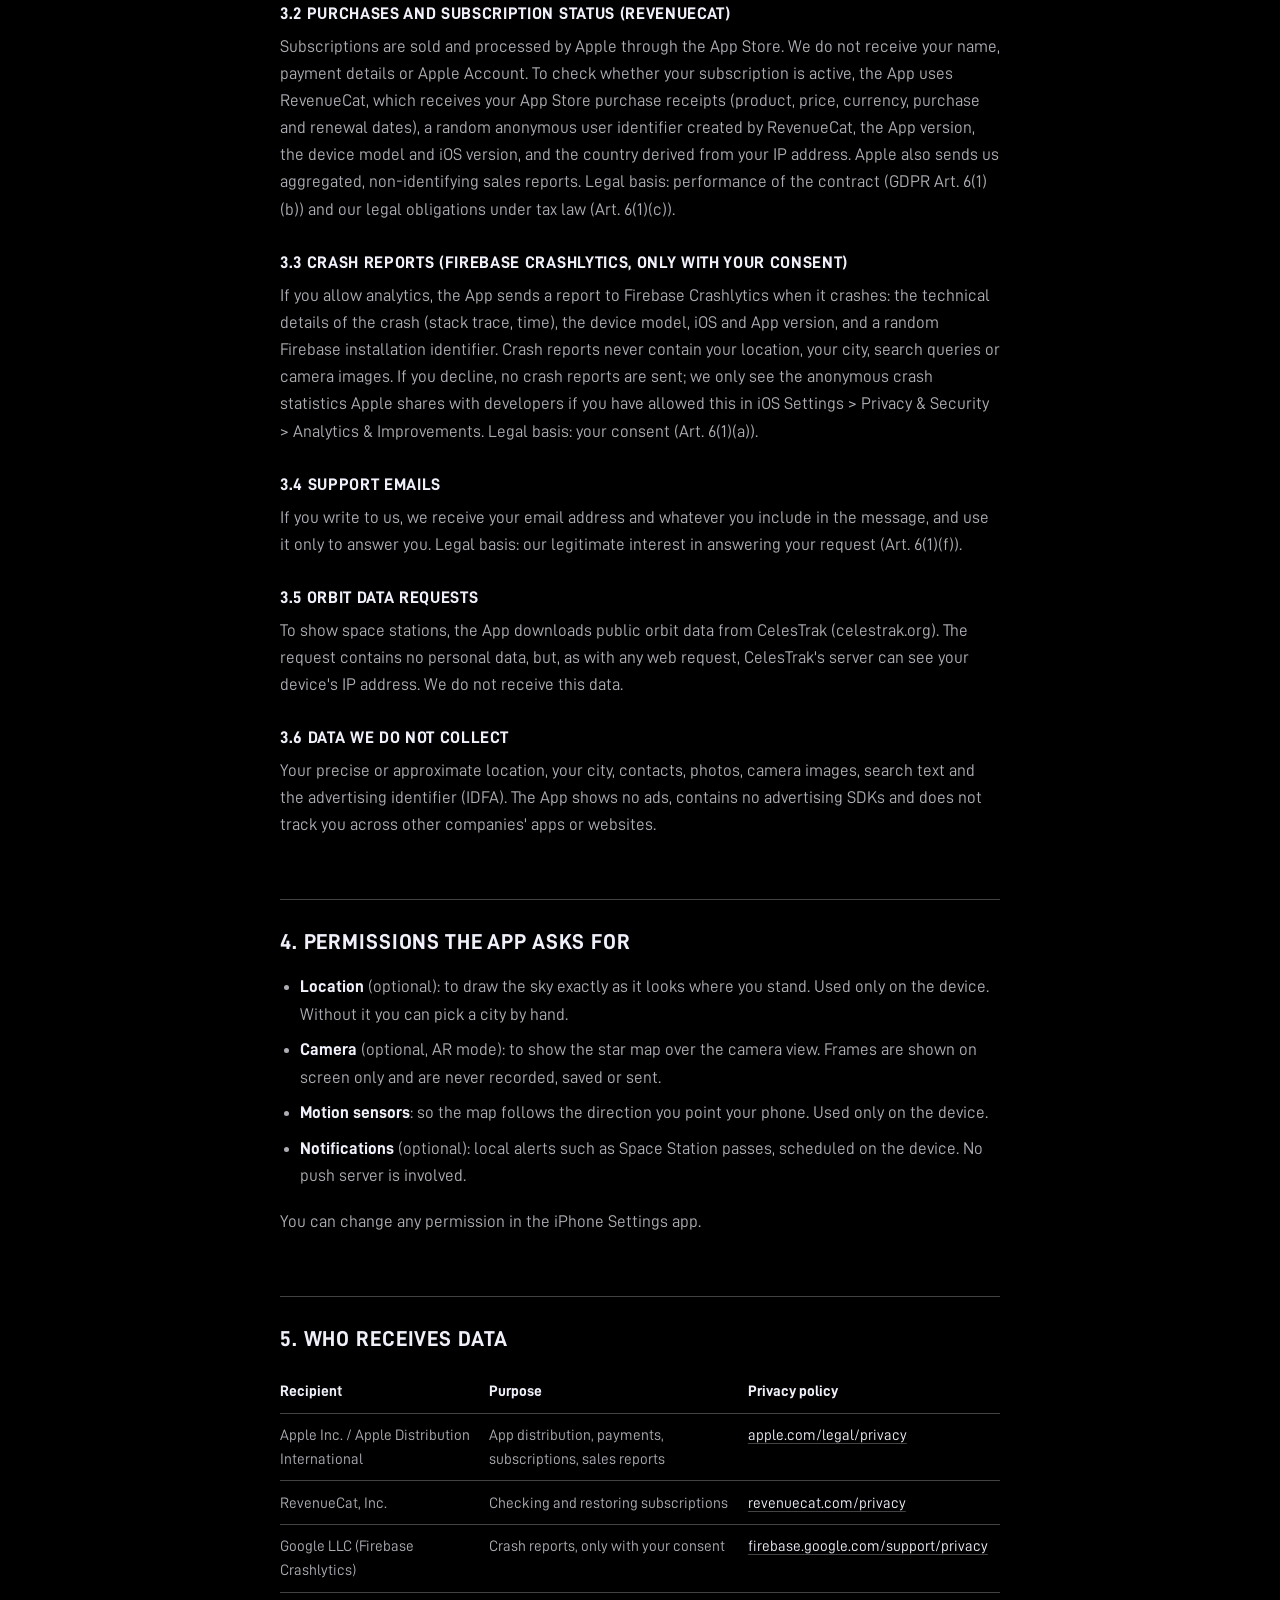
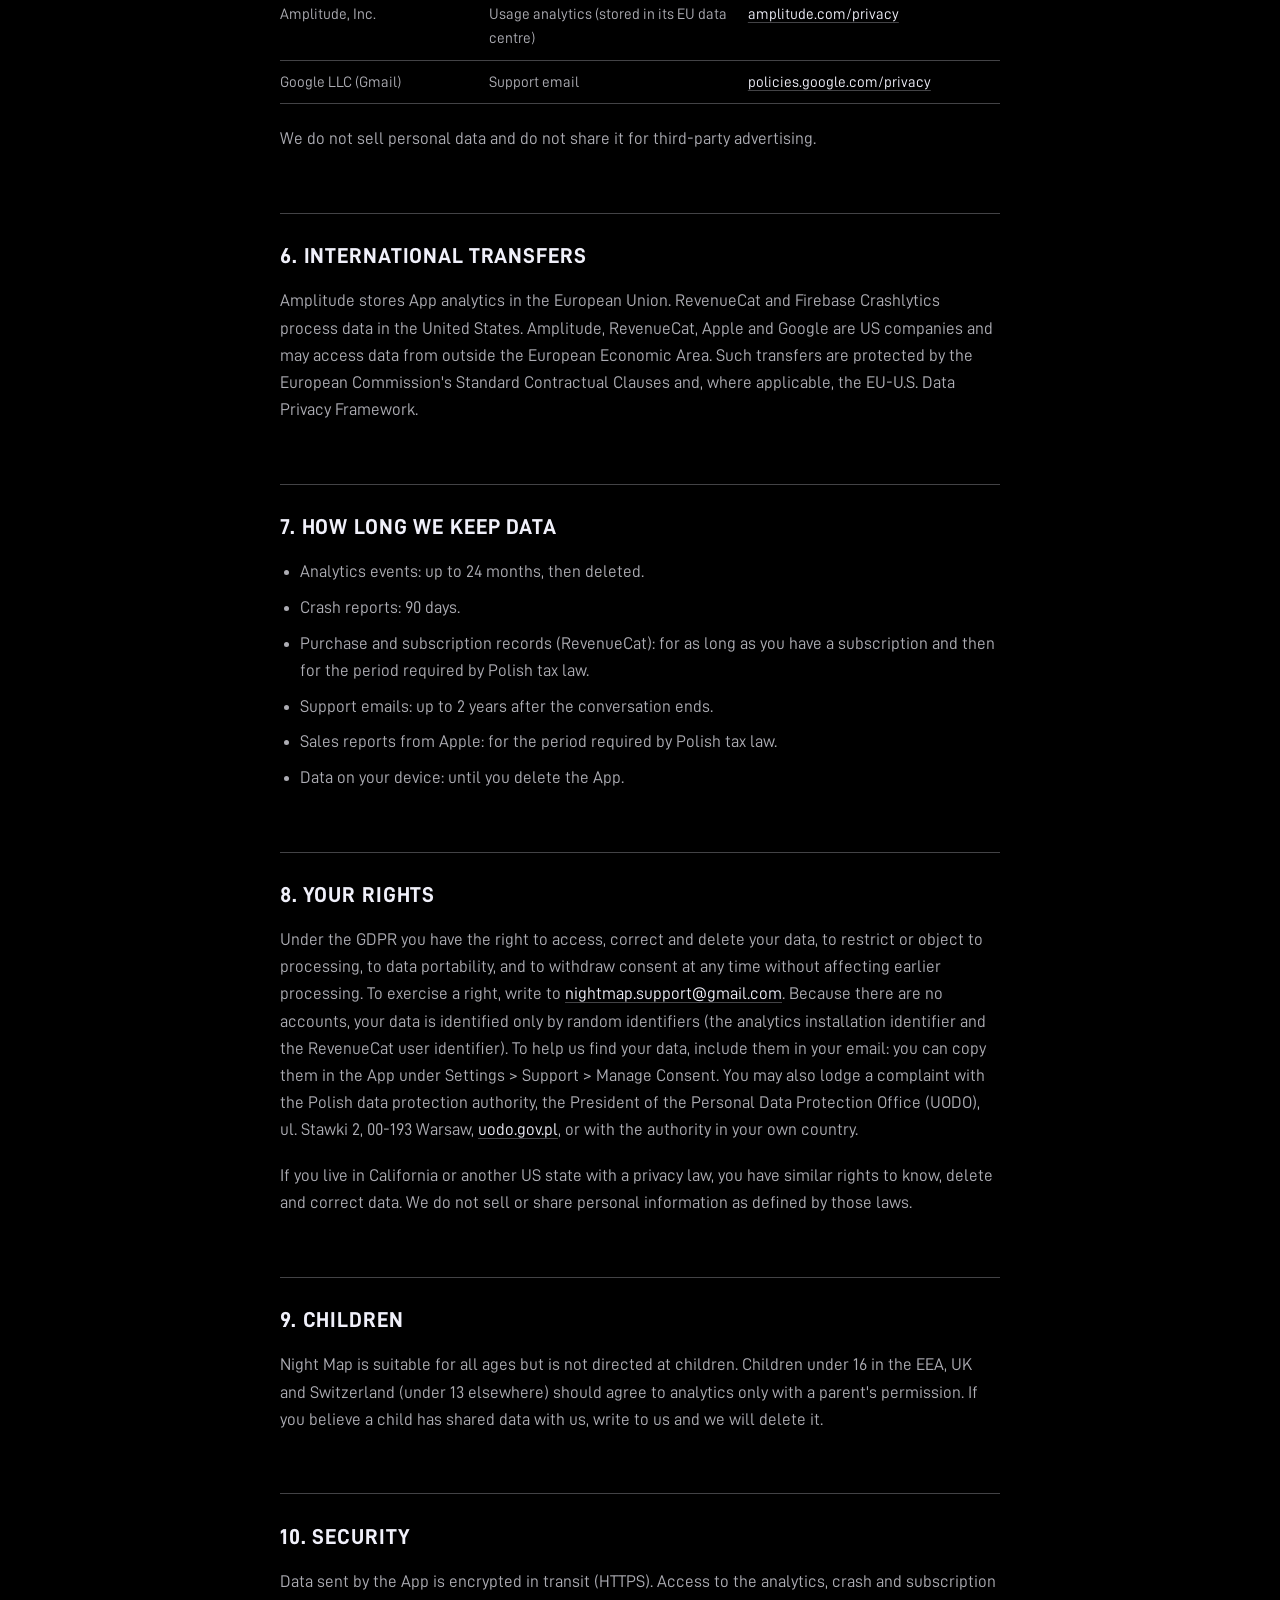
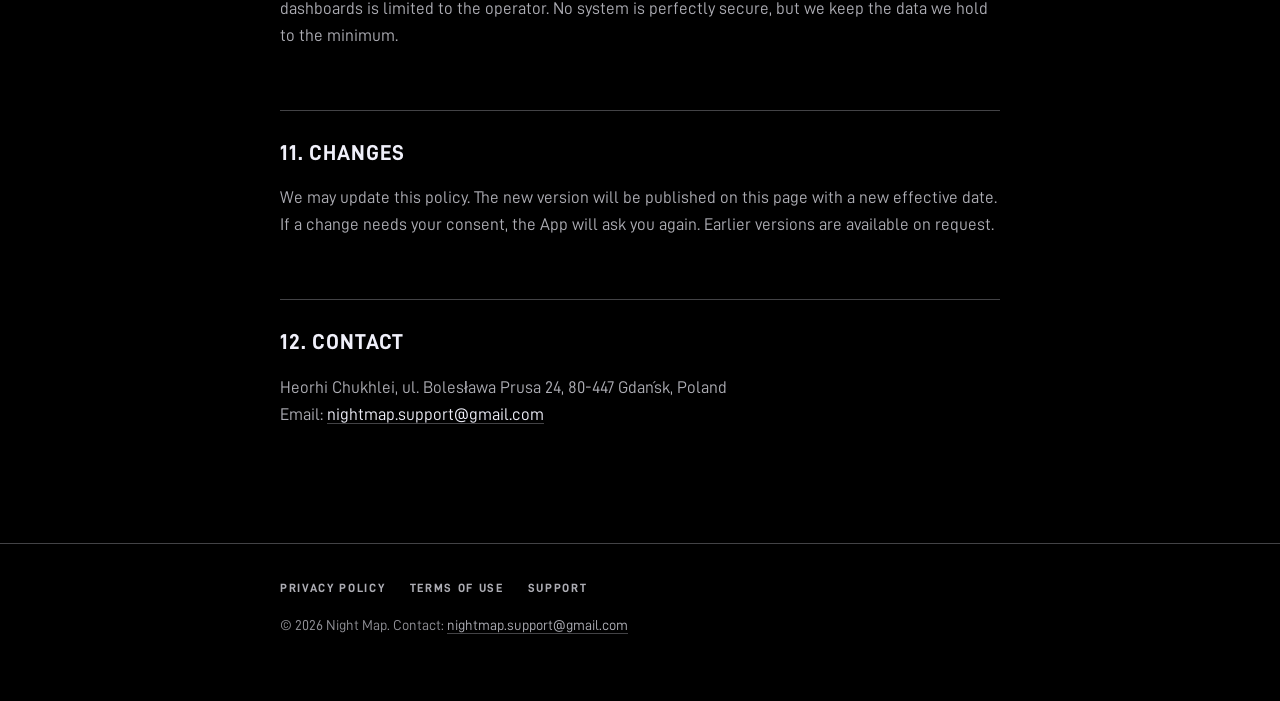
==== commit 3f836275: "Add files via upload" ====
--- a/privacy.html
+++ b/privacy.html
@@ -26,8 +26,8 @@
 <ul>
   <li><strong>The sky is computed on your phone.</strong> Your location never leaves the device.</li>
   <li><strong>No account.</strong> We do not ask for your name, email or phone number.</li>
-  <li><strong>Analytics only with your consent.</strong> If you decline, only four anonymous events are sent.</li>
-  <li><strong>Purchases are handled by Apple.</strong> We never see your payment details.</li>
+  <li><strong>Analytics and crash reports only with your consent.</strong> If you decline, only four anonymous events are sent.</li>
+  <li><strong>Purchases are handled by Apple</strong> and checked through RevenueCat. We never see your payment details.</li>
 </ul>
 
 <h2>1. Who we are</h2>
@@ -44,14 +44,16 @@
   <li><strong>If you agree:</strong> events about how the App is used (for example screens and features opened, onboarding steps, paywall views, purchases and permission answers) with your country, the App version, the device type, whether Pro is active and whether location and notifications are allowed. Events are linked to a random installation identifier that is not connected to your name, Apple Account or advertising identifier. Legal basis: your consent (GDPR Art. 6(1)(a)).</li>
   <li><strong>If you decline:</strong> only four anonymous events (app opened, onboarding completed, paywall shown, purchase completed) with your country. They use a new random identifier on every launch and are sent without your IP address and without any device identifier, so two launches cannot be linked. Legal basis: our legitimate interest in knowing that the App and purchases work (Art. 6(1)(f)).</li>
 </ul>
-<h3>3.2 Purchases</h3>
-<p>Subscriptions are sold and processed by Apple through the App Store. We do not receive your name, payment details or Apple Account. The App only checks with Apple whether a subscription is active. Apple sends us aggregated, non-identifying sales reports. Legal basis: performance of the contract (Art. 6(1)(b)).</p>
-<h3>3.3 Support emails</h3>
+<h3>3.2 Purchases and subscription status (RevenueCat)</h3>
+<p>Subscriptions are sold and processed by Apple through the App Store. We do not receive your name, payment details or Apple Account. To check whether your subscription is active, the App uses RevenueCat, which receives your App Store purchase receipts (product, price, currency, purchase and renewal dates), a random anonymous user identifier created by RevenueCat, the App version, the device model and iOS version, and the country derived from your IP address. Apple also sends us aggregated, non-identifying sales reports. Legal basis: performance of the contract (GDPR Art. 6(1)(b)) and our legal obligations under tax law (Art. 6(1)(c)).</p>
+<h3>3.3 Crash reports (Firebase Crashlytics, only with your consent)</h3>
+<p>If you allow analytics, the App sends a report to Firebase Crashlytics when it crashes: the technical details of the crash (stack trace, time), the device model, iOS and App version, and a random Firebase installation identifier. Crash reports never contain your location, your city, search queries or camera images. If you decline, no crash reports are sent; we only see the anonymous crash statistics Apple shares with developers if you have allowed this in iOS Settings &gt; Privacy &amp; Security &gt; Analytics &amp; Improvements. Legal basis: your consent (Art. 6(1)(a)).</p>
+<h3>3.4 Support emails</h3>
 <p>If you write to us, we receive your email address and whatever you include in the message, and use it only to answer you. Legal basis: our legitimate interest in answering your request (Art. 6(1)(f)).</p>
-<h3>3.4 Orbit data requests</h3>
+<h3>3.5 Orbit data requests</h3>
 <p>To show space stations, the App downloads public orbit data from CelesTrak (celestrak.org). The request contains no personal data, but, as with any web request, CelesTrak's server can see your device's IP address. We do not receive this data.</p>
-<h3>3.5 Data we do not collect</h3>
-<p>Your precise or approximate location, your city, contacts, photos, camera images, search text, the advertising identifier (IDFA) and crash reports. The App shows no ads, contains no advertising SDKs and does not track you across other companies' apps or websites.</p>
+<h3>3.6 Data we do not collect</h3>
+<p>Your precise or approximate location, your city, contacts, photos, camera images, search text and the advertising identifier (IDFA). The App shows no ads, contains no advertising SDKs and does not track you across other companies' apps or websites.</p>
 
 <h2>4. Permissions the App asks for</h2>
 <ul>
@@ -66,31 +68,35 @@
 <table>
   <tr><th>Recipient</th><th>Purpose</th><th>Privacy policy</th></tr>
   <tr><td>Apple Inc. / Apple Distribution International</td><td>App distribution, payments, subscriptions, sales reports</td><td><a href="https://www.apple.com/legal/privacy/">apple.com/legal/privacy</a></td></tr>
+  <tr><td>RevenueCat, Inc.</td><td>Checking and restoring subscriptions</td><td><a href="https://www.revenuecat.com/privacy">revenuecat.com/privacy</a></td></tr>
+  <tr><td>Google LLC (Firebase Crashlytics)</td><td>Crash reports, only with your consent</td><td><a href="https://firebase.google.com/support/privacy">firebase.google.com/support/privacy</a></td></tr>
   <tr><td>Amplitude, Inc.</td><td>Usage analytics (stored in its EU data centre)</td><td><a href="https://amplitude.com/privacy">amplitude.com/privacy</a></td></tr>
   <tr><td>Google LLC (Gmail)</td><td>Support email</td><td><a href="https://policies.google.com/privacy">policies.google.com/privacy</a></td></tr>
 </table>
 <p>We do not sell personal data and do not share it for third-party advertising.</p>
 
 <h2>6. International transfers</h2>
-<p>Amplitude stores App analytics in the European Union. Amplitude, Apple and Google are US companies and may access data from outside the European Economic Area. Such transfers are protected by the European Commission's Standard Contractual Clauses and, where applicable, the EU-U.S. Data Privacy Framework.</p>
+<p>Amplitude stores App analytics in the European Union. RevenueCat and Firebase Crashlytics process data in the United States. Amplitude, RevenueCat, Apple and Google are US companies and may access data from outside the European Economic Area. Such transfers are protected by the European Commission's Standard Contractual Clauses and, where applicable, the EU-U.S. Data Privacy Framework.</p>
 
 <h2>7. How long we keep data</h2>
 <ul>
   <li>Analytics events: up to 24 months, then deleted.</li>
+  <li>Crash reports: 90 days.</li>
+  <li>Purchase and subscription records (RevenueCat): for as long as you have a subscription and then for the period required by Polish tax law.</li>
   <li>Support emails: up to 2 years after the conversation ends.</li>
   <li>Sales reports from Apple: for the period required by Polish tax law.</li>
   <li>Data on your device: until you delete the App.</li>
 </ul>
 
 <h2>8. Your rights</h2>
-<p>Under the GDPR you have the right to access, correct and delete your data, to restrict or object to processing, to data portability, and to withdraw consent at any time without affecting earlier processing. To exercise a right, write to <a href="mailto:nightmap.support@gmail.com">nightmap.support@gmail.com</a>. Because analytics is not linked to your name, we may ask you for details that help us find it (for example the approximate date you installed the App). You may also lodge a complaint with the Polish data protection authority, the President of the Personal Data Protection Office (UODO), ul. Stawki 2, 00-193 Warsaw, <a href="https://uodo.gov.pl">uodo.gov.pl</a>, or with the authority in your own country.</p>
+<p>Under the GDPR you have the right to access, correct and delete your data, to restrict or object to processing, to data portability, and to withdraw consent at any time without affecting earlier processing. To exercise a right, write to <a href="mailto:nightmap.support@gmail.com">nightmap.support@gmail.com</a>. Because there are no accounts, your data is identified only by random identifiers (the analytics installation identifier and the RevenueCat user identifier). To help us find your data, include them in your email: you can copy them in the App under Settings &gt; Support &gt; Manage Consent. You may also lodge a complaint with the Polish data protection authority, the President of the Personal Data Protection Office (UODO), ul. Stawki 2, 00-193 Warsaw, <a href="https://uodo.gov.pl">uodo.gov.pl</a>, or with the authority in your own country.</p>
 <p>If you live in California or another US state with a privacy law, you have similar rights to know, delete and correct data. We do not sell or share personal information as defined by those laws.</p>
 
 <h2>9. Children</h2>
 <p>Night Map is suitable for all ages but is not directed at children. Children under 16 in the EEA, UK and Switzerland (under 13 elsewhere) should agree to analytics only with a parent's permission. If you believe a child has shared data with us, write to us and we will delete it.</p>
 
 <h2>10. Security</h2>
-<p>Data sent by the App is encrypted in transit (HTTPS). Access to the analytics dashboard is limited to the operator. No system is perfectly secure, but we keep the data we hold to the minimum.</p>
+<p>Data sent by the App is encrypted in transit (HTTPS). Access to the analytics, crash and subscription dashboards is limited to the operator. No system is perfectly secure, but we keep the data we hold to the minimum.</p>
 
 <h2>11. Changes</h2>
 <p>We may update this policy. The new version will be published on this page with a new effective date. If a change needs your consent, the App will ask you again. Earlier versions are available on request.</p>
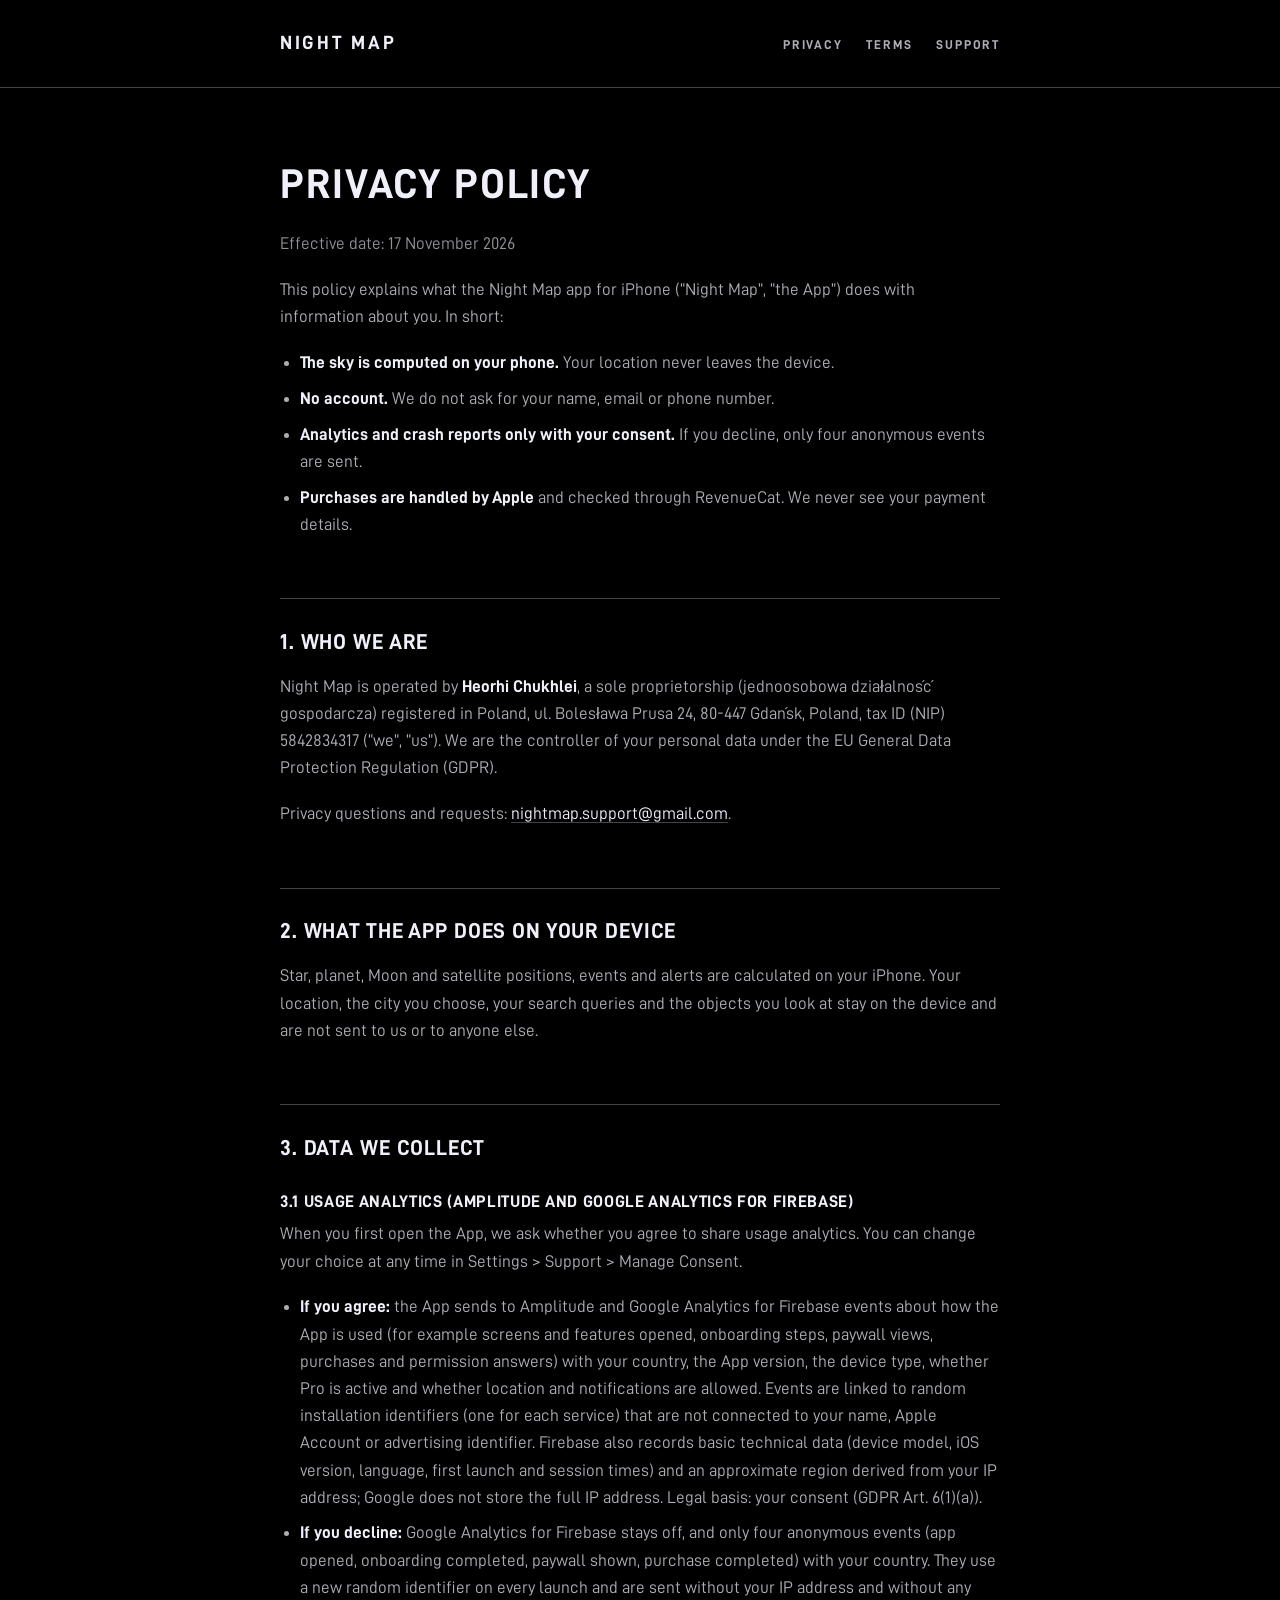
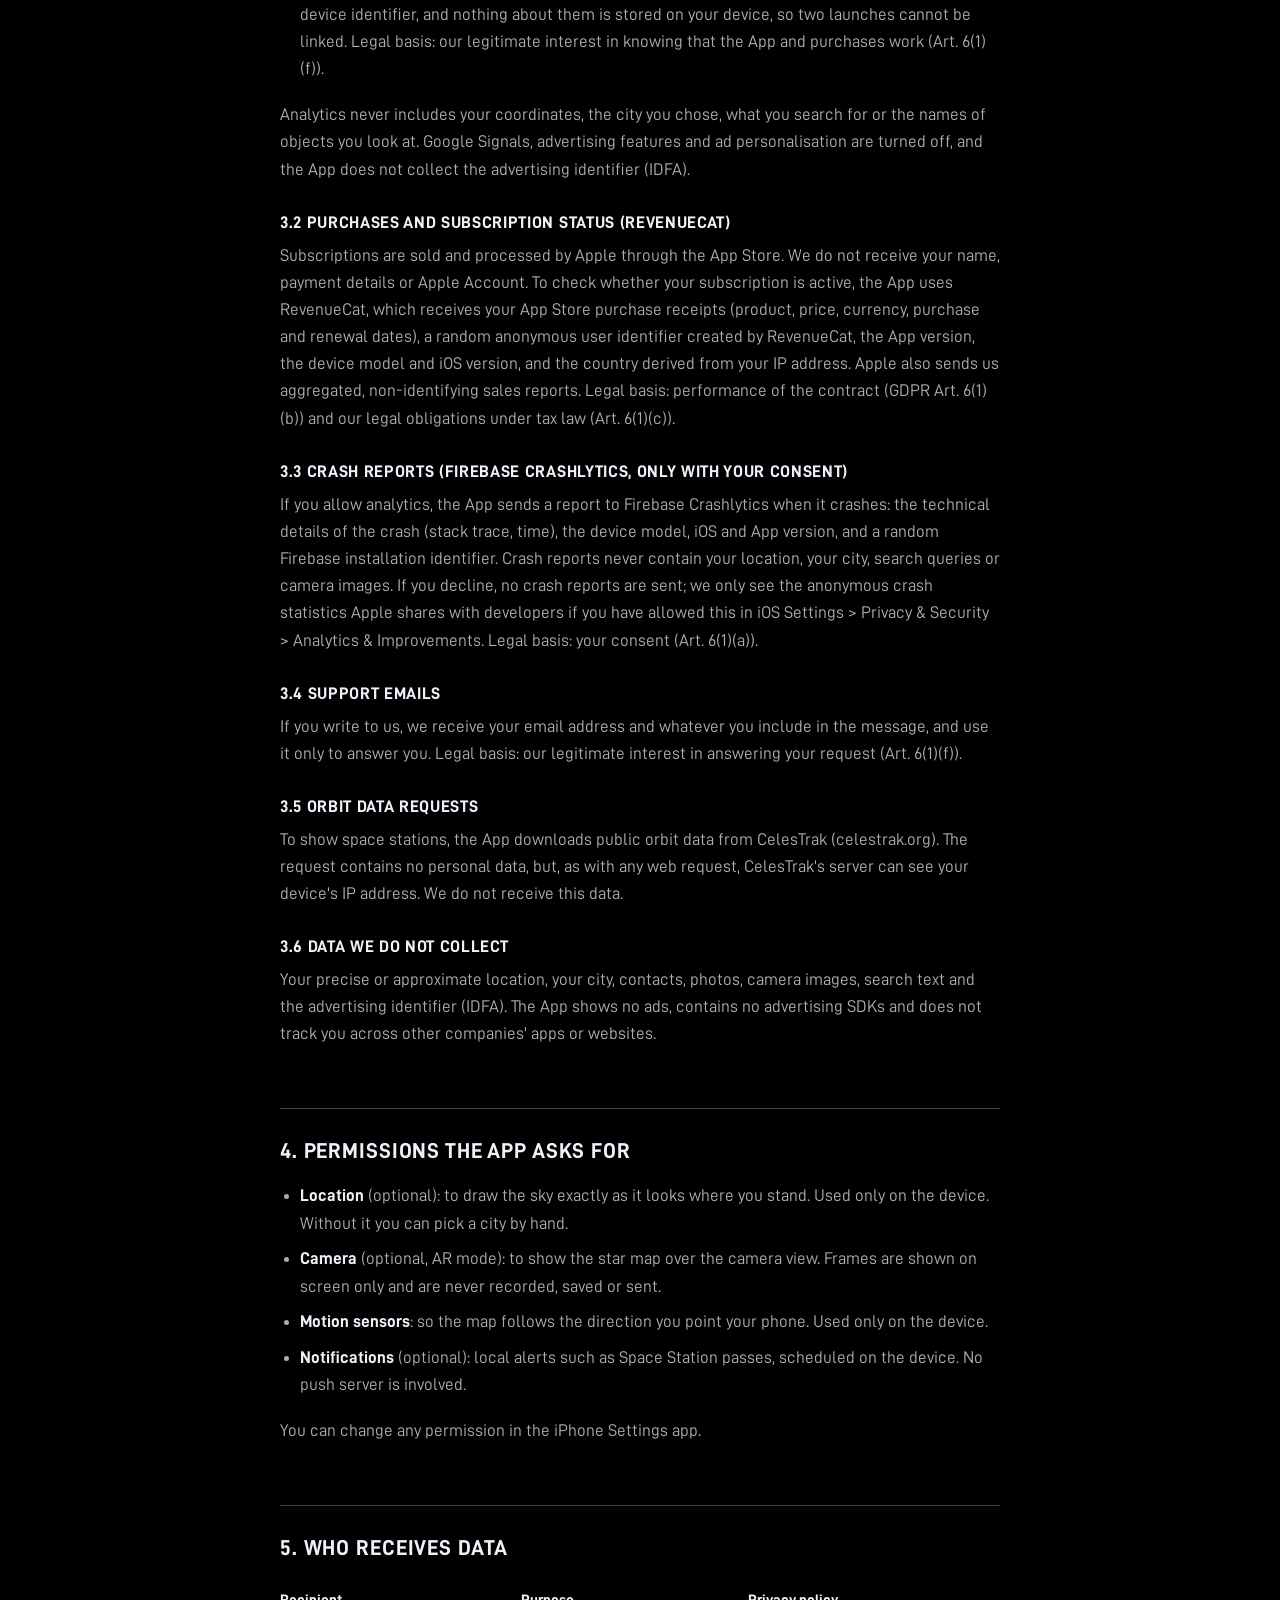
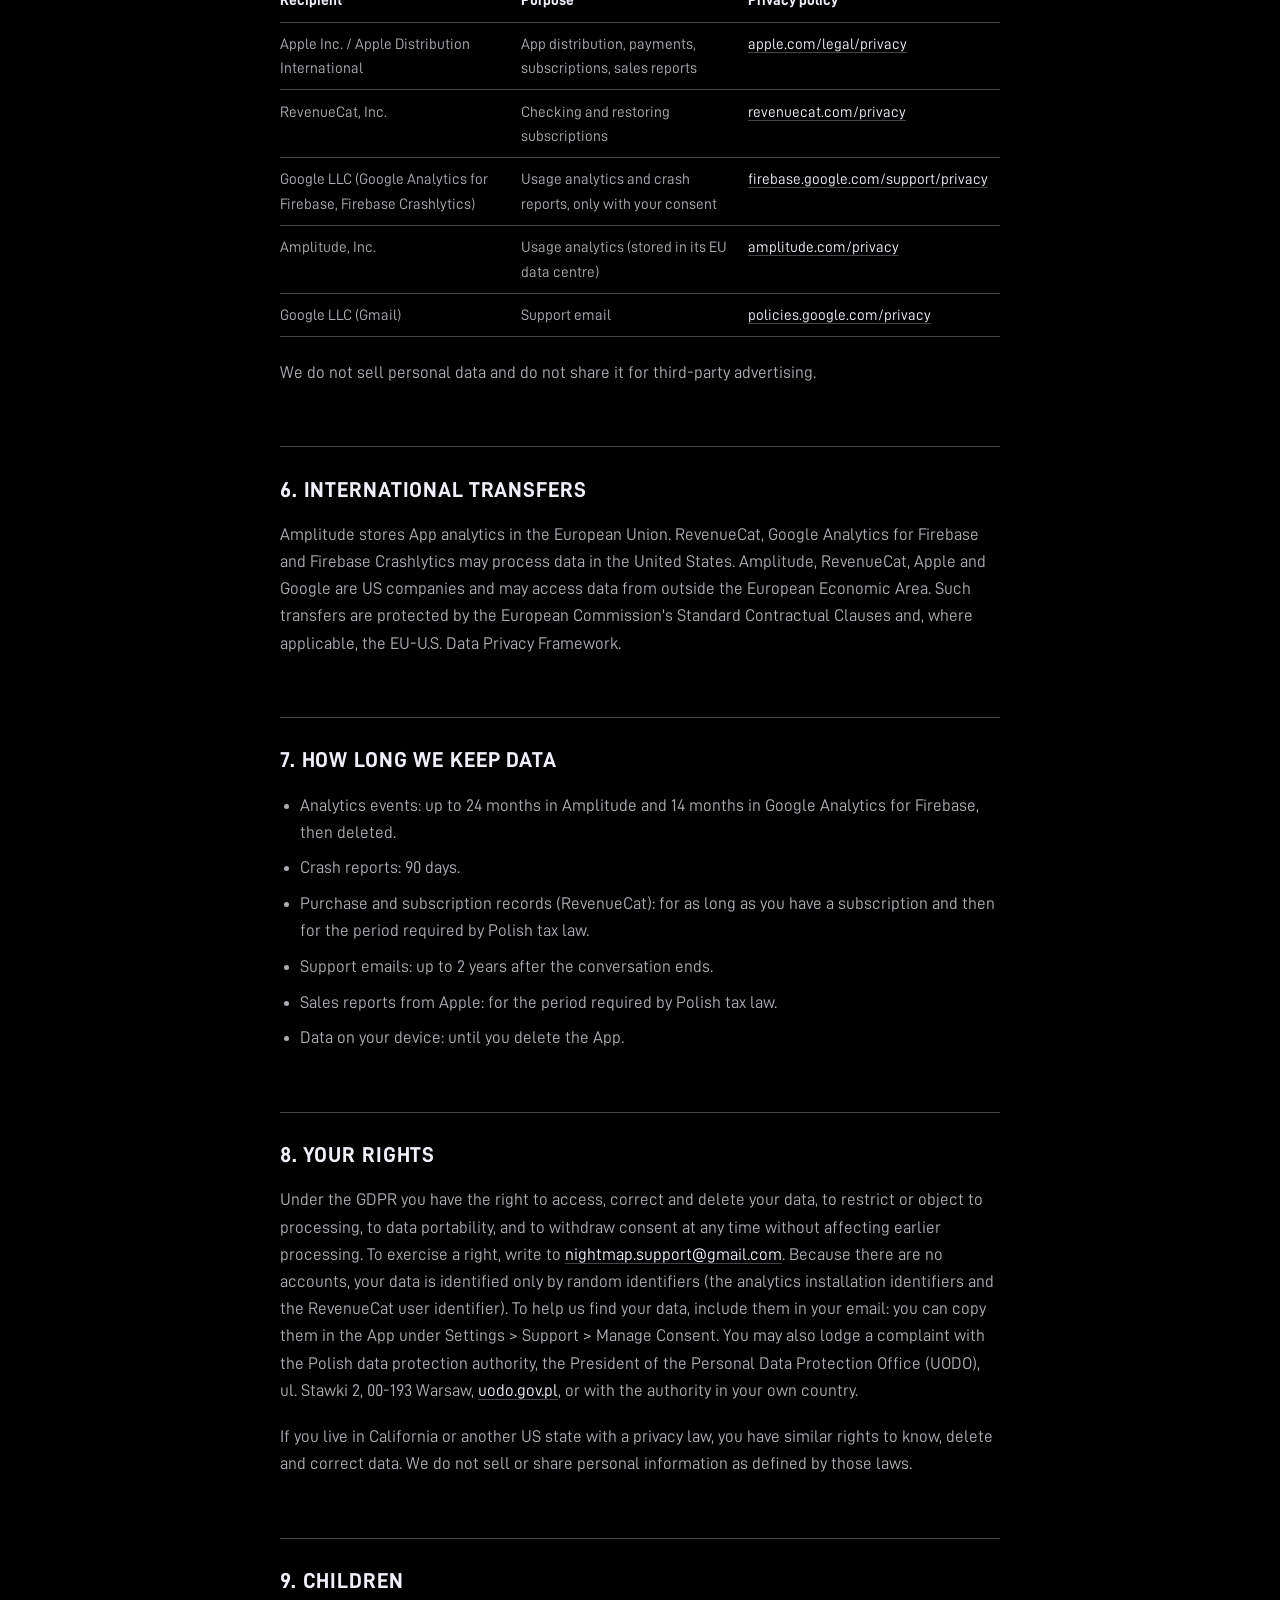
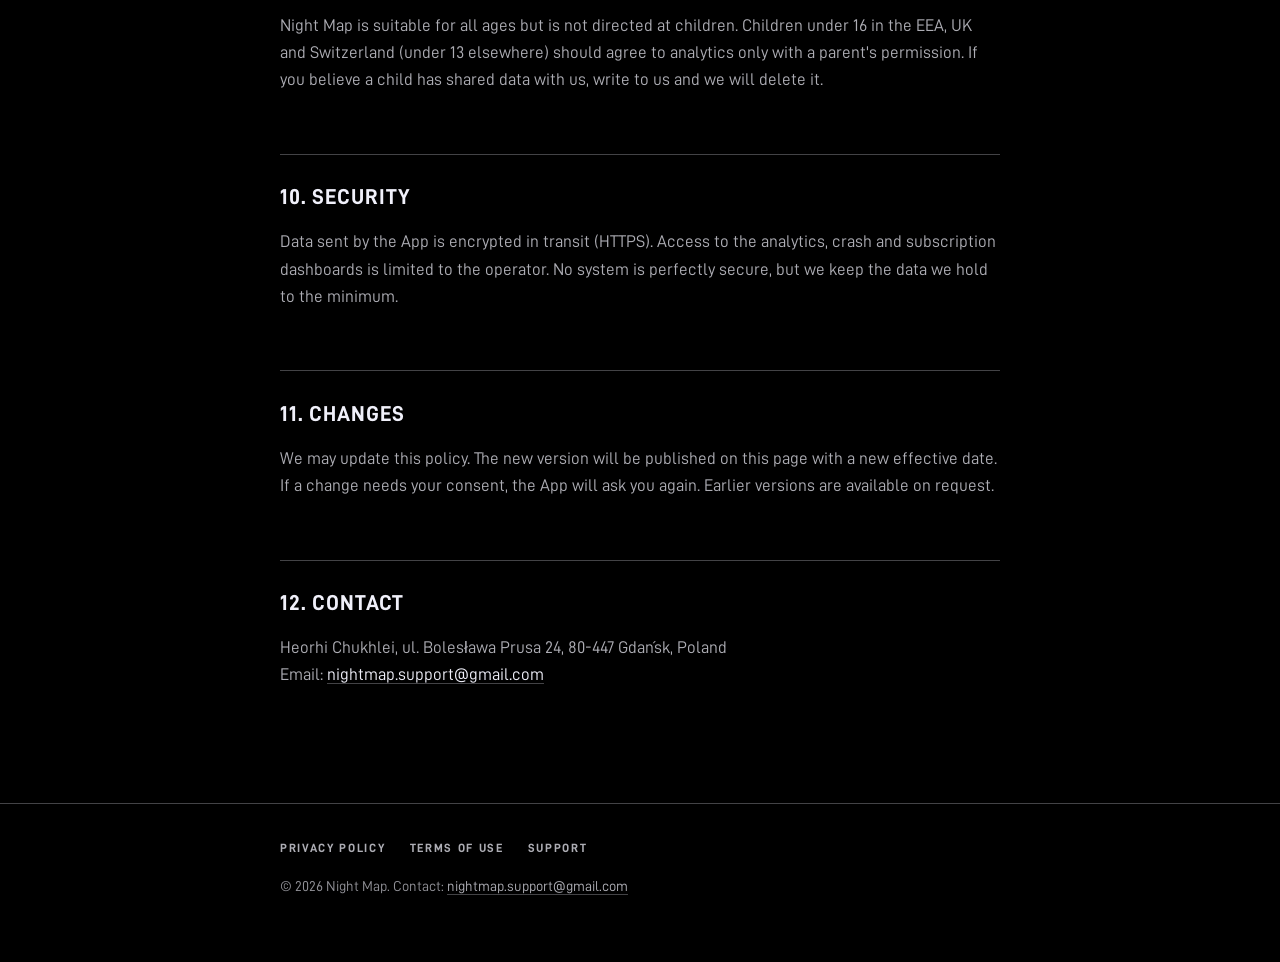
==== commit 17ab9346: "Add files via upload" ====
--- a/privacy.html
+++ b/privacy.html
@@ -38,12 +38,13 @@
 <p>Star, planet, Moon and satellite positions, events and alerts are calculated on your iPhone. Your location, the city you choose, your search queries and the objects you look at stay on the device and are not sent to us or to anyone else.</p>
 
 <h2>3. Data we collect</h2>
-<h3>3.1 Usage analytics (Amplitude)</h3>
+<h3>3.1 Usage analytics (Amplitude and Google Analytics for Firebase)</h3>
 <p>When you first open the App, we ask whether you agree to share usage analytics. You can change your choice at any time in Settings &gt; Support &gt; Manage Consent.</p>
 <ul>
-  <li><strong>If you agree:</strong> events about how the App is used (for example screens and features opened, onboarding steps, paywall views, purchases and permission answers) with your country, the App version, the device type, whether Pro is active and whether location and notifications are allowed. Events are linked to a random installation identifier that is not connected to your name, Apple Account or advertising identifier. Legal basis: your consent (GDPR Art. 6(1)(a)).</li>
-  <li><strong>If you decline:</strong> only four anonymous events (app opened, onboarding completed, paywall shown, purchase completed) with your country. They use a new random identifier on every launch and are sent without your IP address and without any device identifier, so two launches cannot be linked. Legal basis: our legitimate interest in knowing that the App and purchases work (Art. 6(1)(f)).</li>
+  <li><strong>If you agree:</strong> the App sends to Amplitude and Google Analytics for Firebase events about how the App is used (for example screens and features opened, onboarding steps, paywall views, purchases and permission answers) with your country, the App version, the device type, whether Pro is active and whether location and notifications are allowed. Events are linked to random installation identifiers (one for each service) that are not connected to your name, Apple Account or advertising identifier. Firebase also records basic technical data (device model, iOS version, language, first launch and session times) and an approximate region derived from your IP address; Google does not store the full IP address. Legal basis: your consent (GDPR Art. 6(1)(a)).</li>
+  <li><strong>If you decline:</strong> Google Analytics for Firebase stays off, and only four anonymous events (app opened, onboarding completed, paywall shown, purchase completed) with your country. They use a new random identifier on every launch and are sent without your IP address and without any device identifier, and nothing about them is stored on your device, so two launches cannot be linked. Legal basis: our legitimate interest in knowing that the App and purchases work (Art. 6(1)(f)).</li>
 </ul>
+<p>Analytics never includes your coordinates, the city you chose, what you search for or the names of objects you look at. Google Signals, advertising features and ad personalisation are turned off, and the App does not collect the advertising identifier (IDFA).</p>
 <h3>3.2 Purchases and subscription status (RevenueCat)</h3>
 <p>Subscriptions are sold and processed by Apple through the App Store. We do not receive your name, payment details or Apple Account. To check whether your subscription is active, the App uses RevenueCat, which receives your App Store purchase receipts (product, price, currency, purchase and renewal dates), a random anonymous user identifier created by RevenueCat, the App version, the device model and iOS version, and the country derived from your IP address. Apple also sends us aggregated, non-identifying sales reports. Legal basis: performance of the contract (GDPR Art. 6(1)(b)) and our legal obligations under tax law (Art. 6(1)(c)).</p>
 <h3>3.3 Crash reports (Firebase Crashlytics, only with your consent)</h3>
@@ -69,18 +70,18 @@
   <tr><th>Recipient</th><th>Purpose</th><th>Privacy policy</th></tr>
   <tr><td>Apple Inc. / Apple Distribution International</td><td>App distribution, payments, subscriptions, sales reports</td><td><a href="https://www.apple.com/legal/privacy/">apple.com/legal/privacy</a></td></tr>
   <tr><td>RevenueCat, Inc.</td><td>Checking and restoring subscriptions</td><td><a href="https://www.revenuecat.com/privacy">revenuecat.com/privacy</a></td></tr>
-  <tr><td>Google LLC (Firebase Crashlytics)</td><td>Crash reports, only with your consent</td><td><a href="https://firebase.google.com/support/privacy">firebase.google.com/support/privacy</a></td></tr>
+  <tr><td>Google LLC (Google Analytics for Firebase, Firebase Crashlytics)</td><td>Usage analytics and crash reports, only with your consent</td><td><a href="https://firebase.google.com/support/privacy">firebase.google.com/support/privacy</a></td></tr>
   <tr><td>Amplitude, Inc.</td><td>Usage analytics (stored in its EU data centre)</td><td><a href="https://amplitude.com/privacy">amplitude.com/privacy</a></td></tr>
   <tr><td>Google LLC (Gmail)</td><td>Support email</td><td><a href="https://policies.google.com/privacy">policies.google.com/privacy</a></td></tr>
 </table>
 <p>We do not sell personal data and do not share it for third-party advertising.</p>
 
 <h2>6. International transfers</h2>
-<p>Amplitude stores App analytics in the European Union. RevenueCat and Firebase Crashlytics process data in the United States. Amplitude, RevenueCat, Apple and Google are US companies and may access data from outside the European Economic Area. Such transfers are protected by the European Commission's Standard Contractual Clauses and, where applicable, the EU-U.S. Data Privacy Framework.</p>
+<p>Amplitude stores App analytics in the European Union. RevenueCat, Google Analytics for Firebase and Firebase Crashlytics may process data in the United States. Amplitude, RevenueCat, Apple and Google are US companies and may access data from outside the European Economic Area. Such transfers are protected by the European Commission's Standard Contractual Clauses and, where applicable, the EU-U.S. Data Privacy Framework.</p>
 
 <h2>7. How long we keep data</h2>
 <ul>
-  <li>Analytics events: up to 24 months, then deleted.</li>
+  <li>Analytics events: up to 24 months in Amplitude and 14 months in Google Analytics for Firebase, then deleted.</li>
   <li>Crash reports: 90 days.</li>
   <li>Purchase and subscription records (RevenueCat): for as long as you have a subscription and then for the period required by Polish tax law.</li>
   <li>Support emails: up to 2 years after the conversation ends.</li>
@@ -89,7 +90,7 @@
 </ul>
 
 <h2>8. Your rights</h2>
-<p>Under the GDPR you have the right to access, correct and delete your data, to restrict or object to processing, to data portability, and to withdraw consent at any time without affecting earlier processing. To exercise a right, write to <a href="mailto:nightmap.support@gmail.com">nightmap.support@gmail.com</a>. Because there are no accounts, your data is identified only by random identifiers (the analytics installation identifier and the RevenueCat user identifier). To help us find your data, include them in your email: you can copy them in the App under Settings &gt; Support &gt; Manage Consent. You may also lodge a complaint with the Polish data protection authority, the President of the Personal Data Protection Office (UODO), ul. Stawki 2, 00-193 Warsaw, <a href="https://uodo.gov.pl">uodo.gov.pl</a>, or with the authority in your own country.</p>
+<p>Under the GDPR you have the right to access, correct and delete your data, to restrict or object to processing, to data portability, and to withdraw consent at any time without affecting earlier processing. To exercise a right, write to <a href="mailto:nightmap.support@gmail.com">nightmap.support@gmail.com</a>. Because there are no accounts, your data is identified only by random identifiers (the analytics installation identifiers and the RevenueCat user identifier). To help us find your data, include them in your email: you can copy them in the App under Settings &gt; Support &gt; Manage Consent. You may also lodge a complaint with the Polish data protection authority, the President of the Personal Data Protection Office (UODO), ul. Stawki 2, 00-193 Warsaw, <a href="https://uodo.gov.pl">uodo.gov.pl</a>, or with the authority in your own country.</p>
 <p>If you live in California or another US state with a privacy law, you have similar rights to know, delete and correct data. We do not sell or share personal information as defined by those laws.</p>
 
 <h2>9. Children</h2>
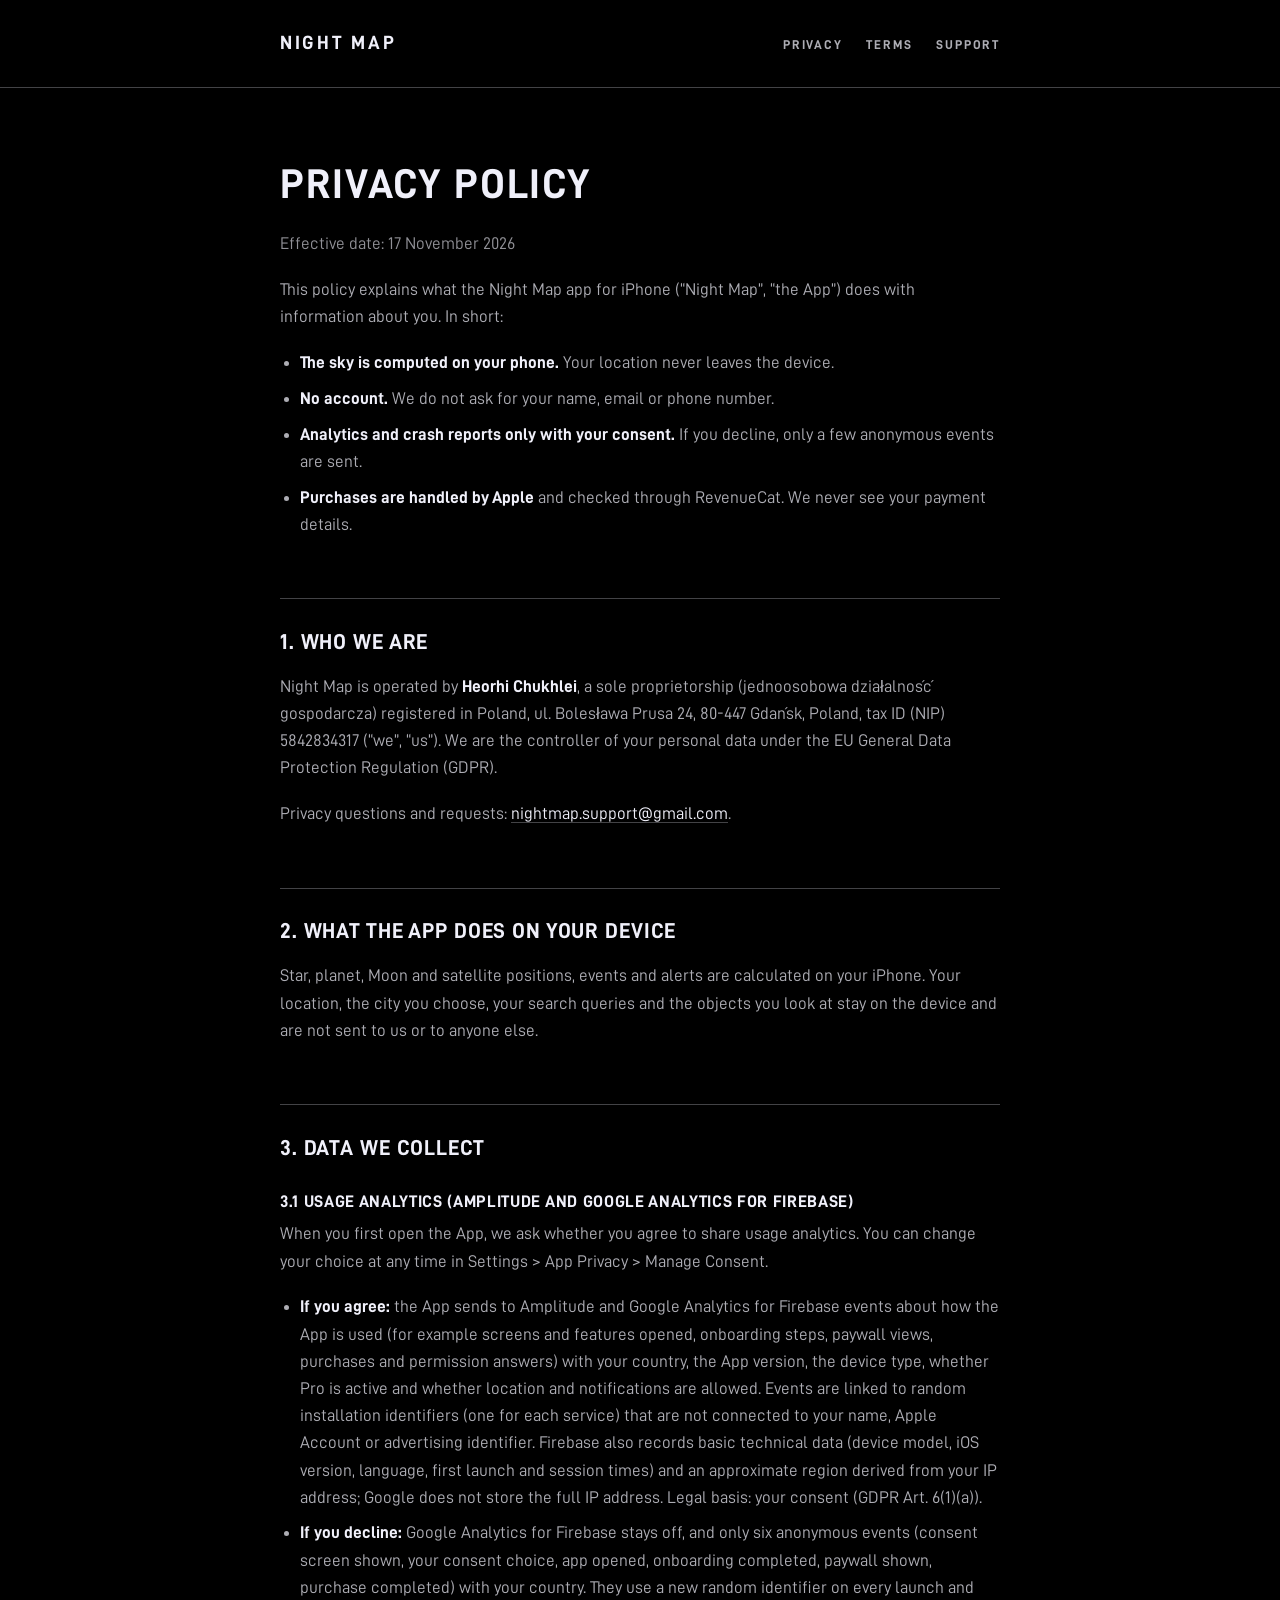
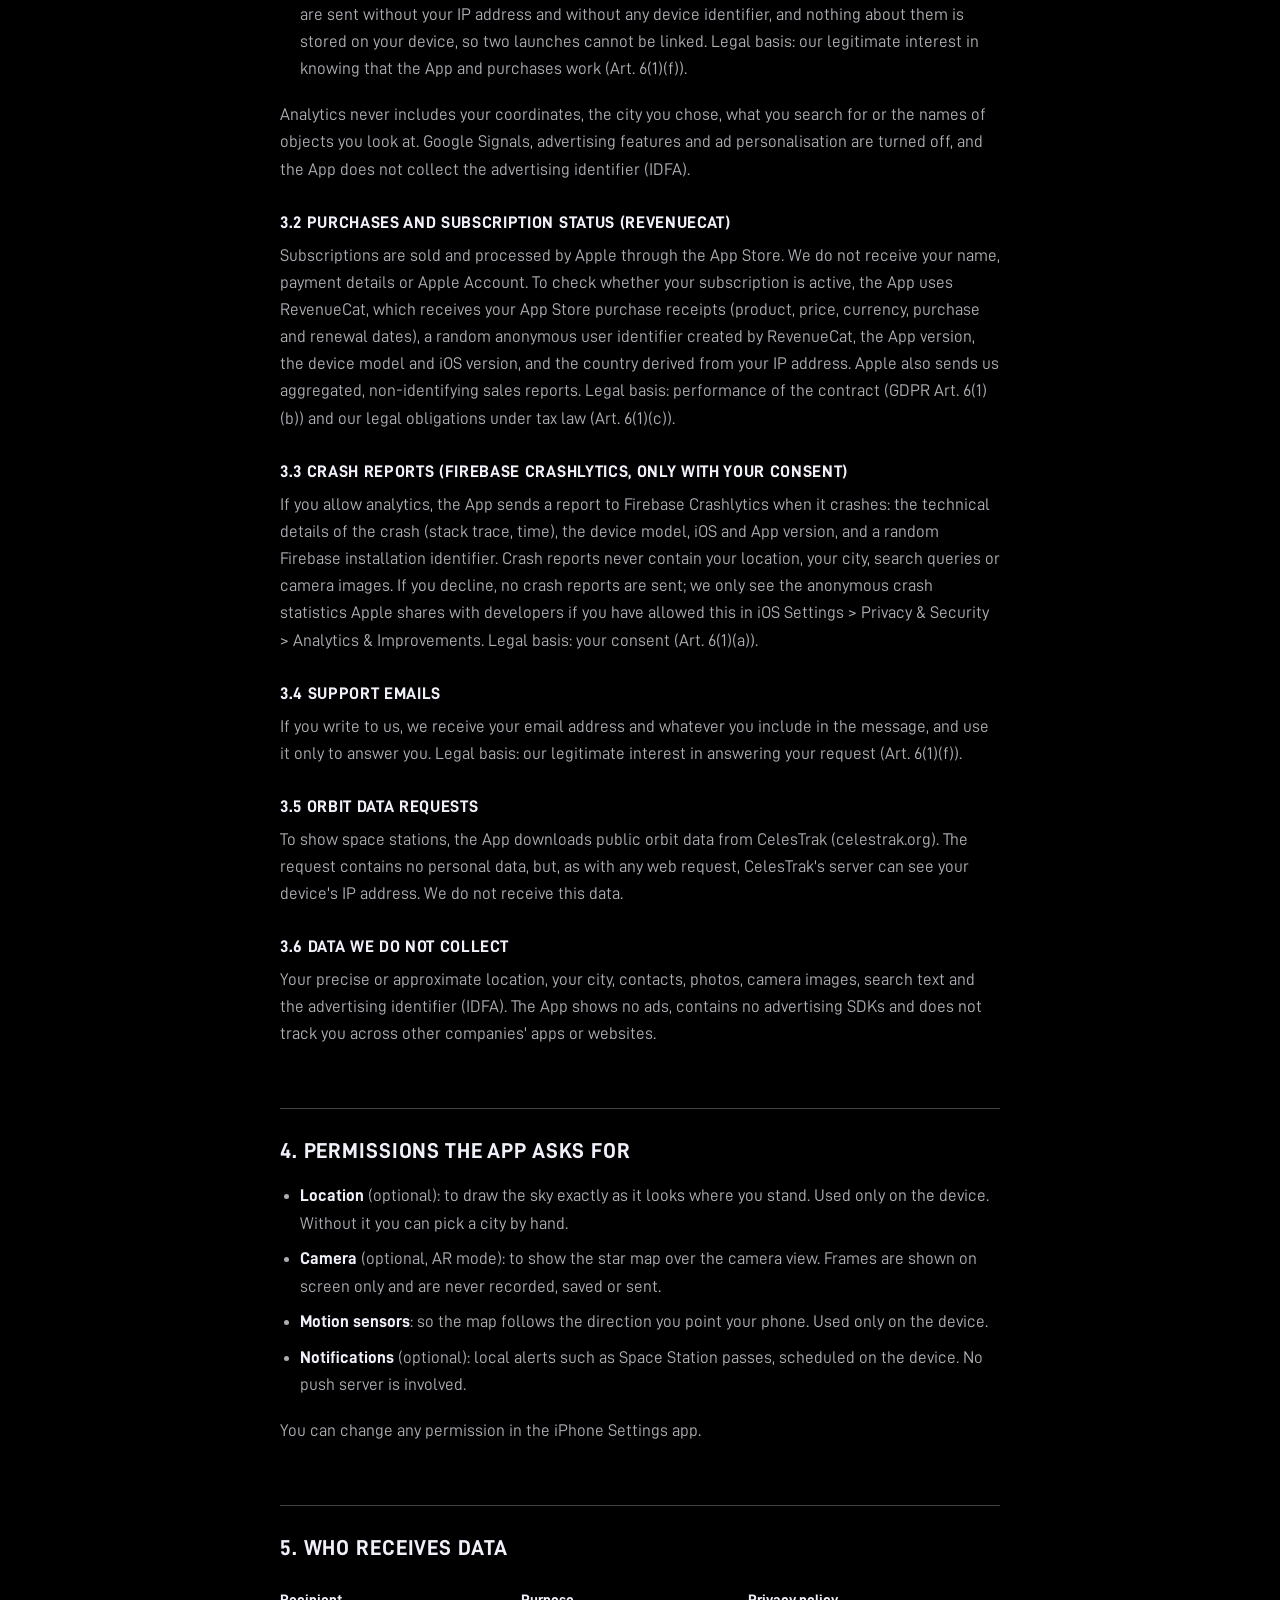
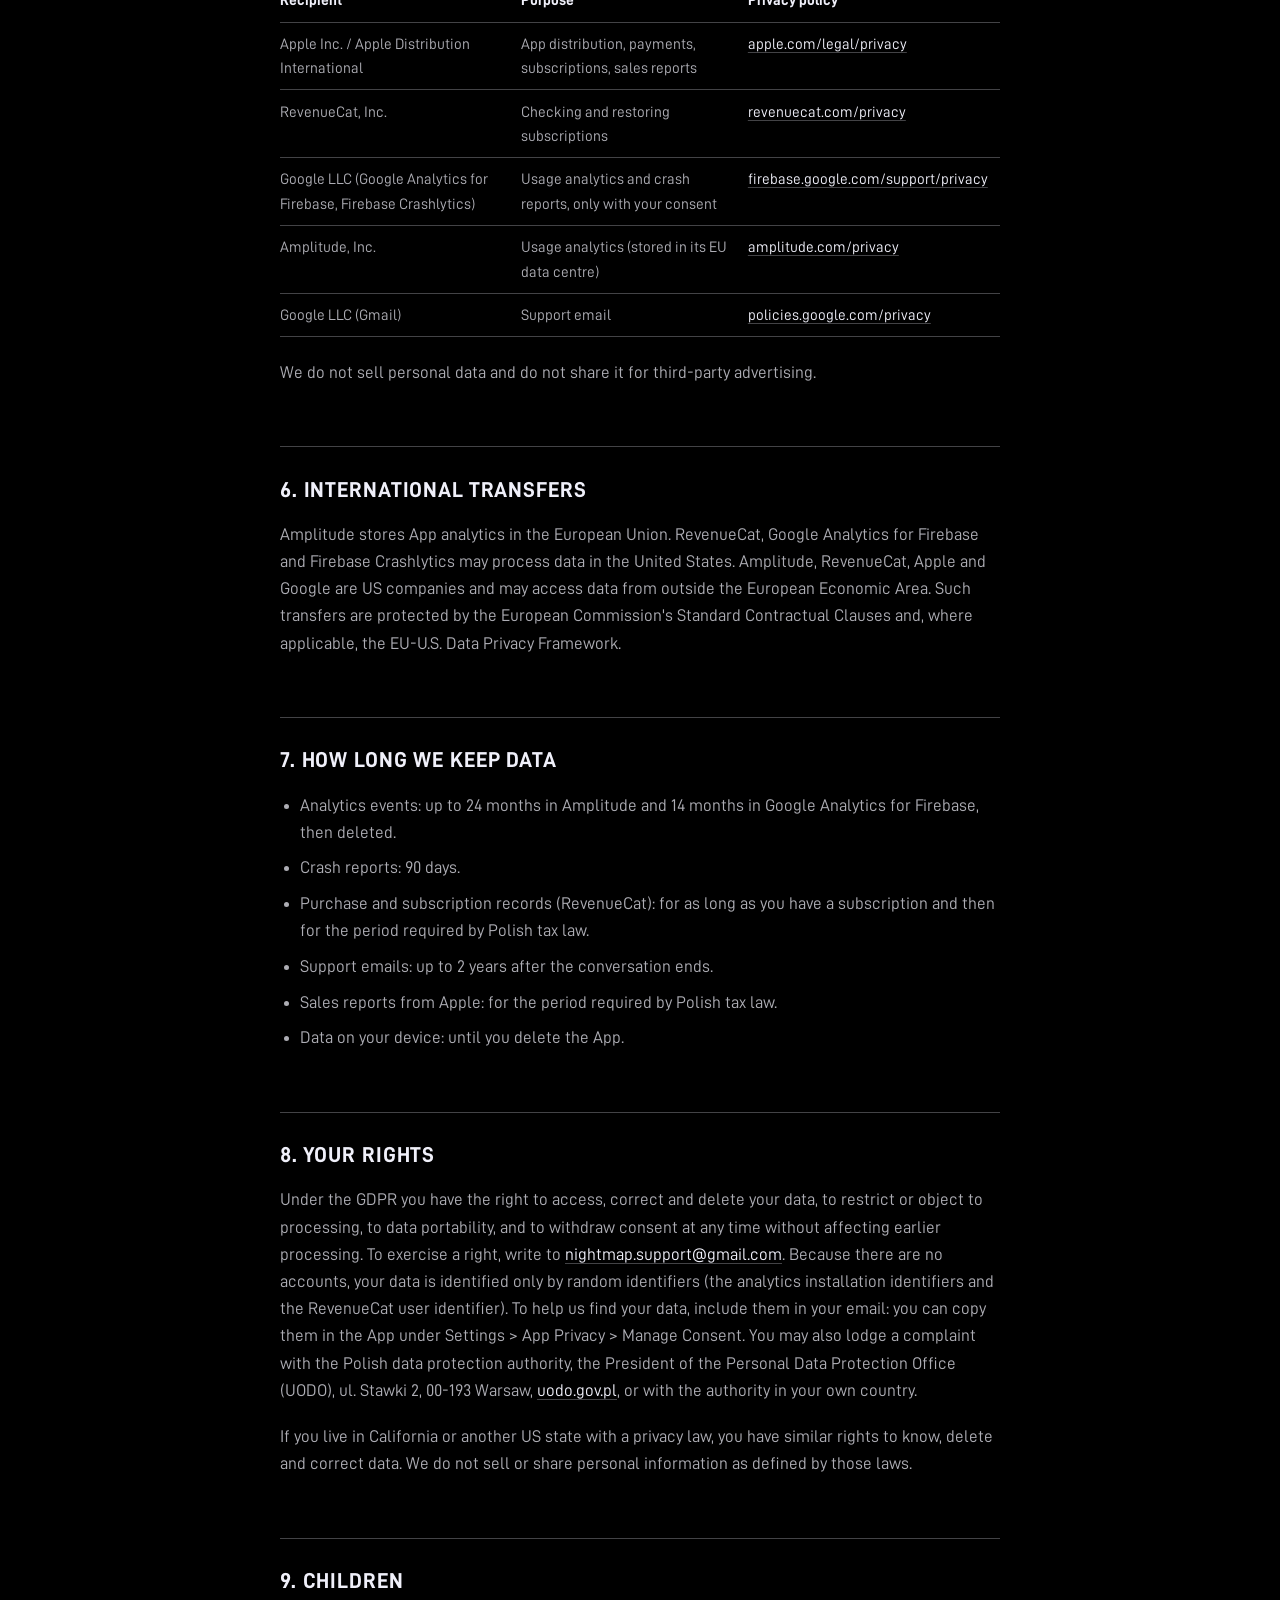
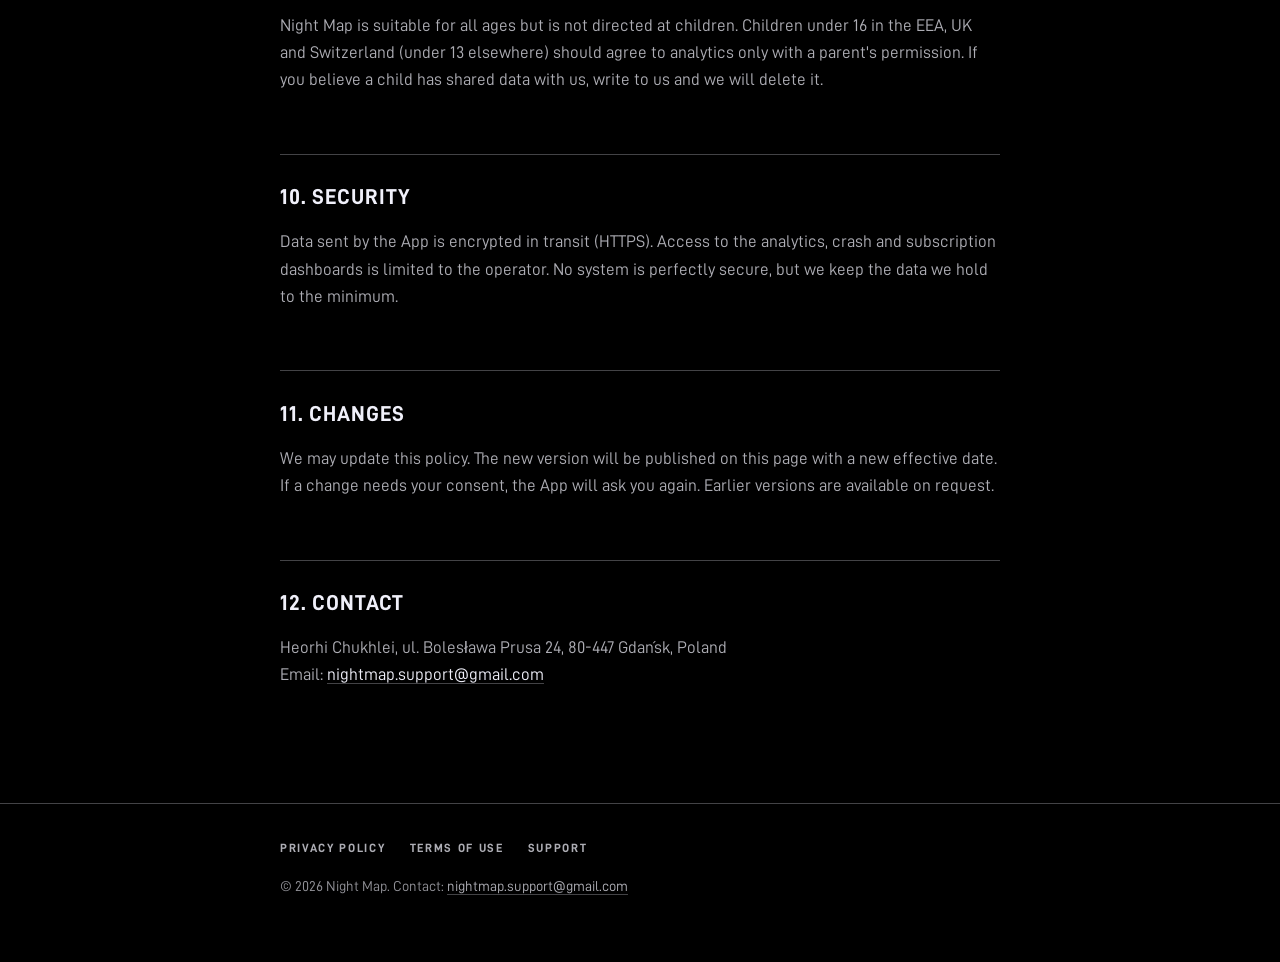
==== commit 8d994530: "Add files via upload" ====
--- a/privacy.html
+++ b/privacy.html
@@ -26,7 +26,7 @@
 <ul>
   <li><strong>The sky is computed on your phone.</strong> Your location never leaves the device.</li>
   <li><strong>No account.</strong> We do not ask for your name, email or phone number.</li>
-  <li><strong>Analytics and crash reports only with your consent.</strong> If you decline, only four anonymous events are sent.</li>
+  <li><strong>Analytics and crash reports only with your consent.</strong> If you decline, only a few anonymous events are sent.</li>
   <li><strong>Purchases are handled by Apple</strong> and checked through RevenueCat. We never see your payment details.</li>
 </ul>
 
@@ -39,10 +39,10 @@
 
 <h2>3. Data we collect</h2>
 <h3>3.1 Usage analytics (Amplitude and Google Analytics for Firebase)</h3>
-<p>When you first open the App, we ask whether you agree to share usage analytics. You can change your choice at any time in Settings &gt; Support &gt; Manage Consent.</p>
+<p>When you first open the App, we ask whether you agree to share usage analytics. You can change your choice at any time in Settings &gt; App Privacy &gt; Manage Consent.</p>
 <ul>
   <li><strong>If you agree:</strong> the App sends to Amplitude and Google Analytics for Firebase events about how the App is used (for example screens and features opened, onboarding steps, paywall views, purchases and permission answers) with your country, the App version, the device type, whether Pro is active and whether location and notifications are allowed. Events are linked to random installation identifiers (one for each service) that are not connected to your name, Apple Account or advertising identifier. Firebase also records basic technical data (device model, iOS version, language, first launch and session times) and an approximate region derived from your IP address; Google does not store the full IP address. Legal basis: your consent (GDPR Art. 6(1)(a)).</li>
-  <li><strong>If you decline:</strong> Google Analytics for Firebase stays off, and only four anonymous events (app opened, onboarding completed, paywall shown, purchase completed) with your country. They use a new random identifier on every launch and are sent without your IP address and without any device identifier, and nothing about them is stored on your device, so two launches cannot be linked. Legal basis: our legitimate interest in knowing that the App and purchases work (Art. 6(1)(f)).</li>
+  <li><strong>If you decline:</strong> Google Analytics for Firebase stays off, and only six anonymous events (consent screen shown, your consent choice, app opened, onboarding completed, paywall shown, purchase completed) with your country. They use a new random identifier on every launch and are sent without your IP address and without any device identifier, and nothing about them is stored on your device, so two launches cannot be linked. Legal basis: our legitimate interest in knowing that the App and purchases work (Art. 6(1)(f)).</li>
 </ul>
 <p>Analytics never includes your coordinates, the city you chose, what you search for or the names of objects you look at. Google Signals, advertising features and ad personalisation are turned off, and the App does not collect the advertising identifier (IDFA).</p>
 <h3>3.2 Purchases and subscription status (RevenueCat)</h3>
@@ -90,7 +90,7 @@
 </ul>
 
 <h2>8. Your rights</h2>
-<p>Under the GDPR you have the right to access, correct and delete your data, to restrict or object to processing, to data portability, and to withdraw consent at any time without affecting earlier processing. To exercise a right, write to <a href="mailto:nightmap.support@gmail.com">nightmap.support@gmail.com</a>. Because there are no accounts, your data is identified only by random identifiers (the analytics installation identifiers and the RevenueCat user identifier). To help us find your data, include them in your email: you can copy them in the App under Settings &gt; Support &gt; Manage Consent. You may also lodge a complaint with the Polish data protection authority, the President of the Personal Data Protection Office (UODO), ul. Stawki 2, 00-193 Warsaw, <a href="https://uodo.gov.pl">uodo.gov.pl</a>, or with the authority in your own country.</p>
+<p>Under the GDPR you have the right to access, correct and delete your data, to restrict or object to processing, to data portability, and to withdraw consent at any time without affecting earlier processing. To exercise a right, write to <a href="mailto:nightmap.support@gmail.com">nightmap.support@gmail.com</a>. Because there are no accounts, your data is identified only by random identifiers (the analytics installation identifiers and the RevenueCat user identifier). To help us find your data, include them in your email: you can copy them in the App under Settings &gt; App Privacy &gt; Manage Consent. You may also lodge a complaint with the Polish data protection authority, the President of the Personal Data Protection Office (UODO), ul. Stawki 2, 00-193 Warsaw, <a href="https://uodo.gov.pl">uodo.gov.pl</a>, or with the authority in your own country.</p>
 <p>If you live in California or another US state with a privacy law, you have similar rights to know, delete and correct data. We do not sell or share personal information as defined by those laws.</p>
 
 <h2>9. Children</h2>
